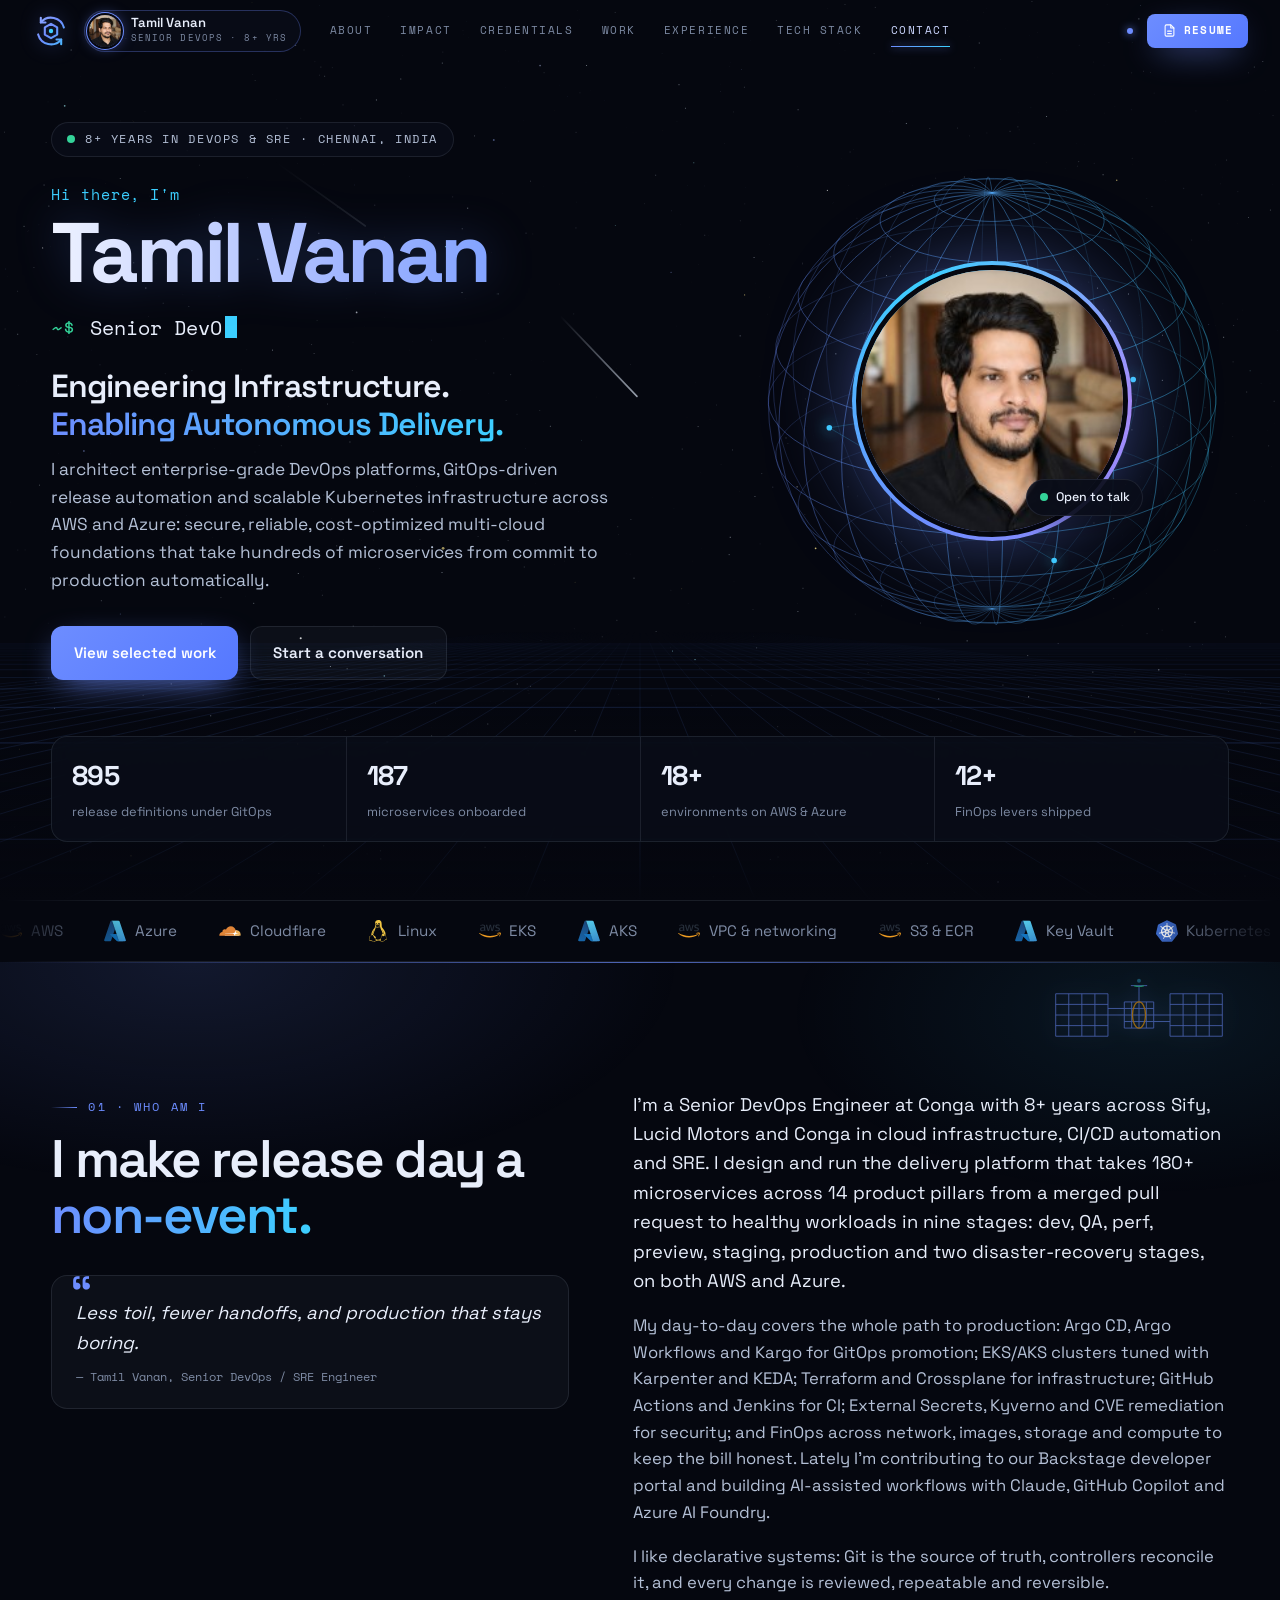
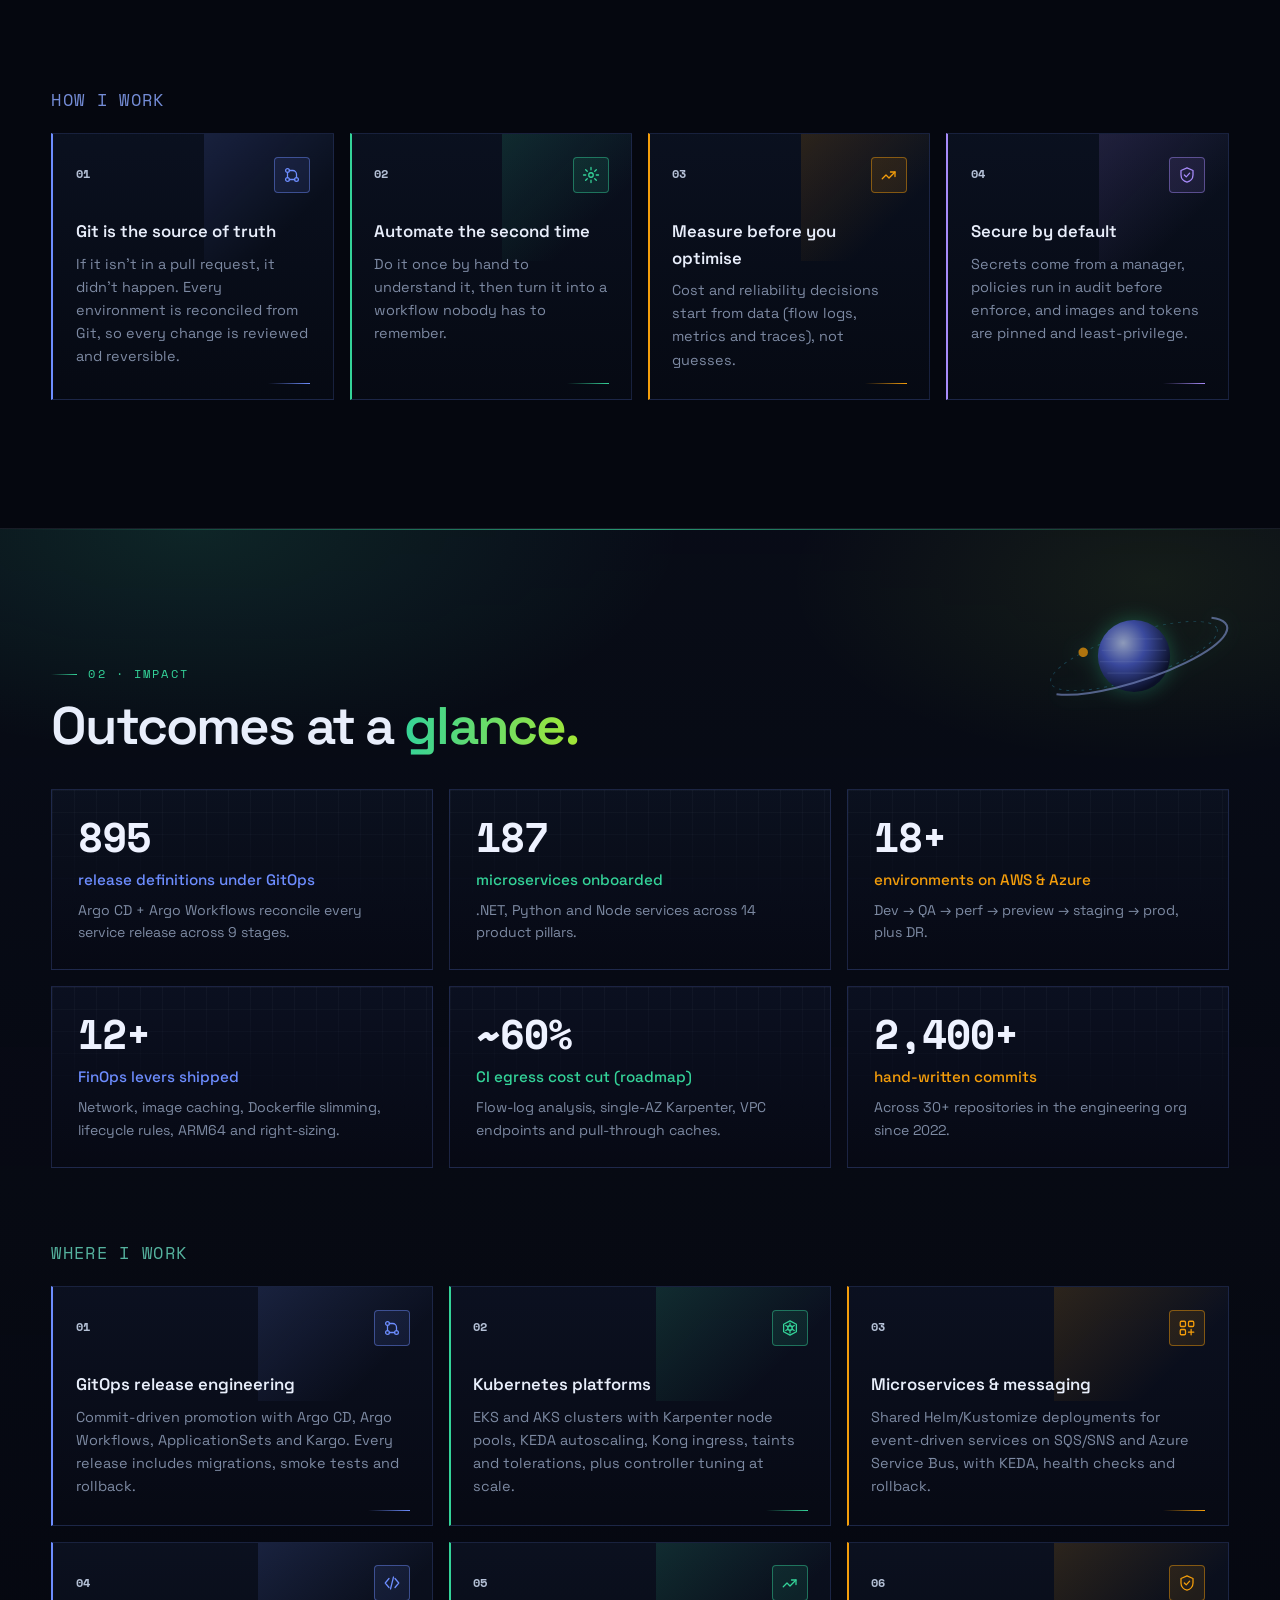
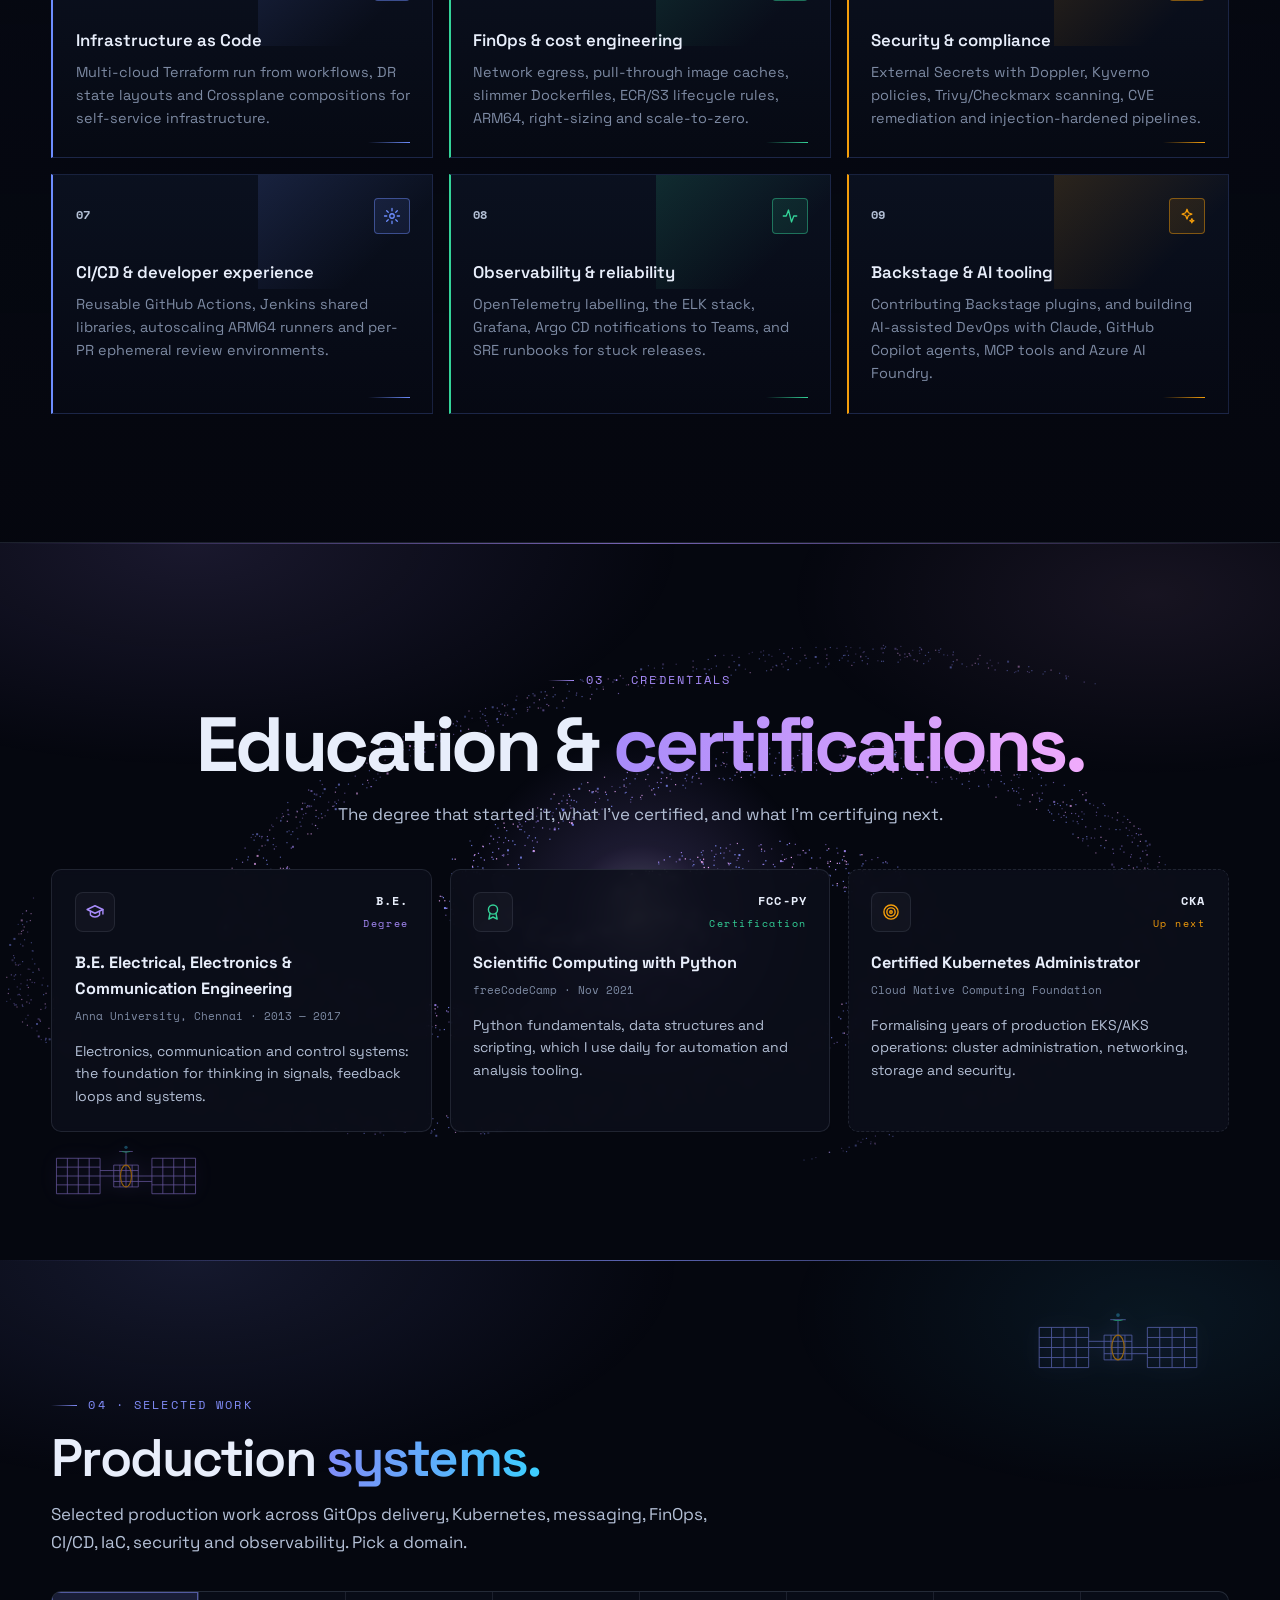
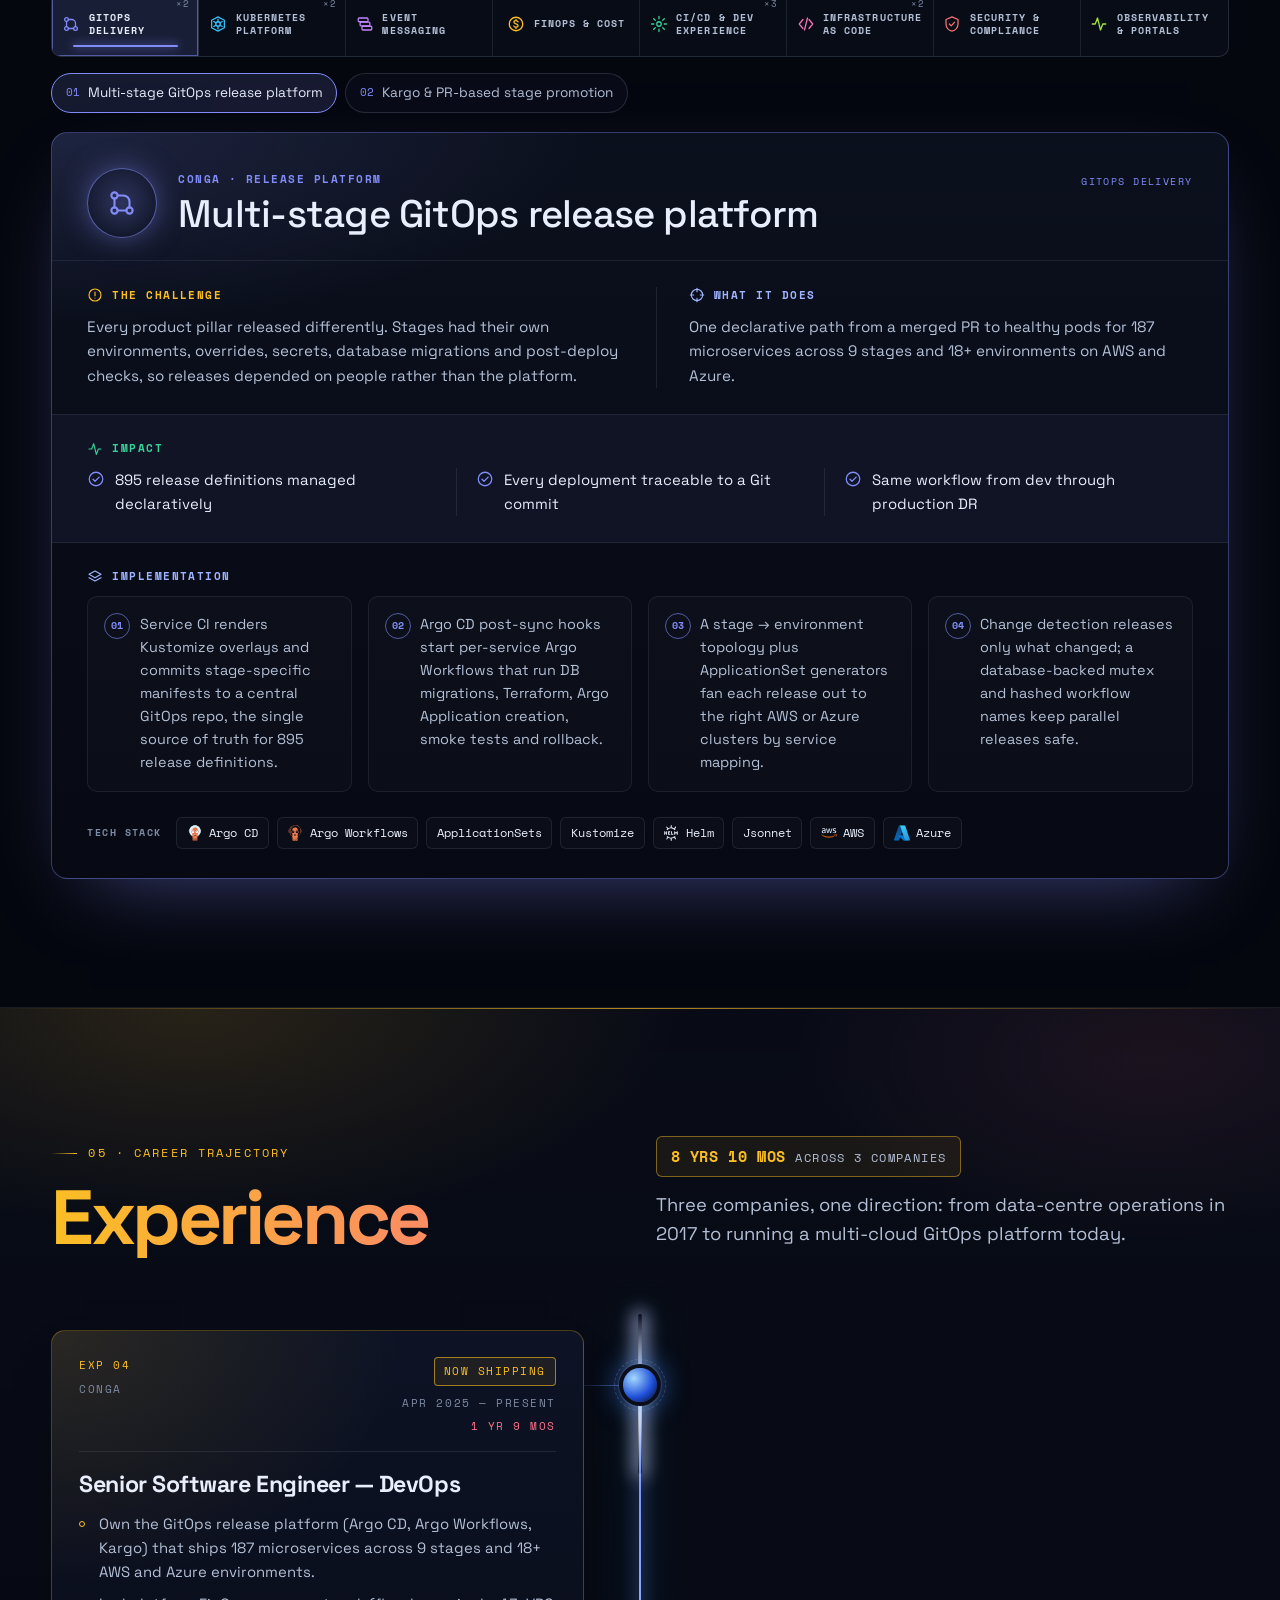
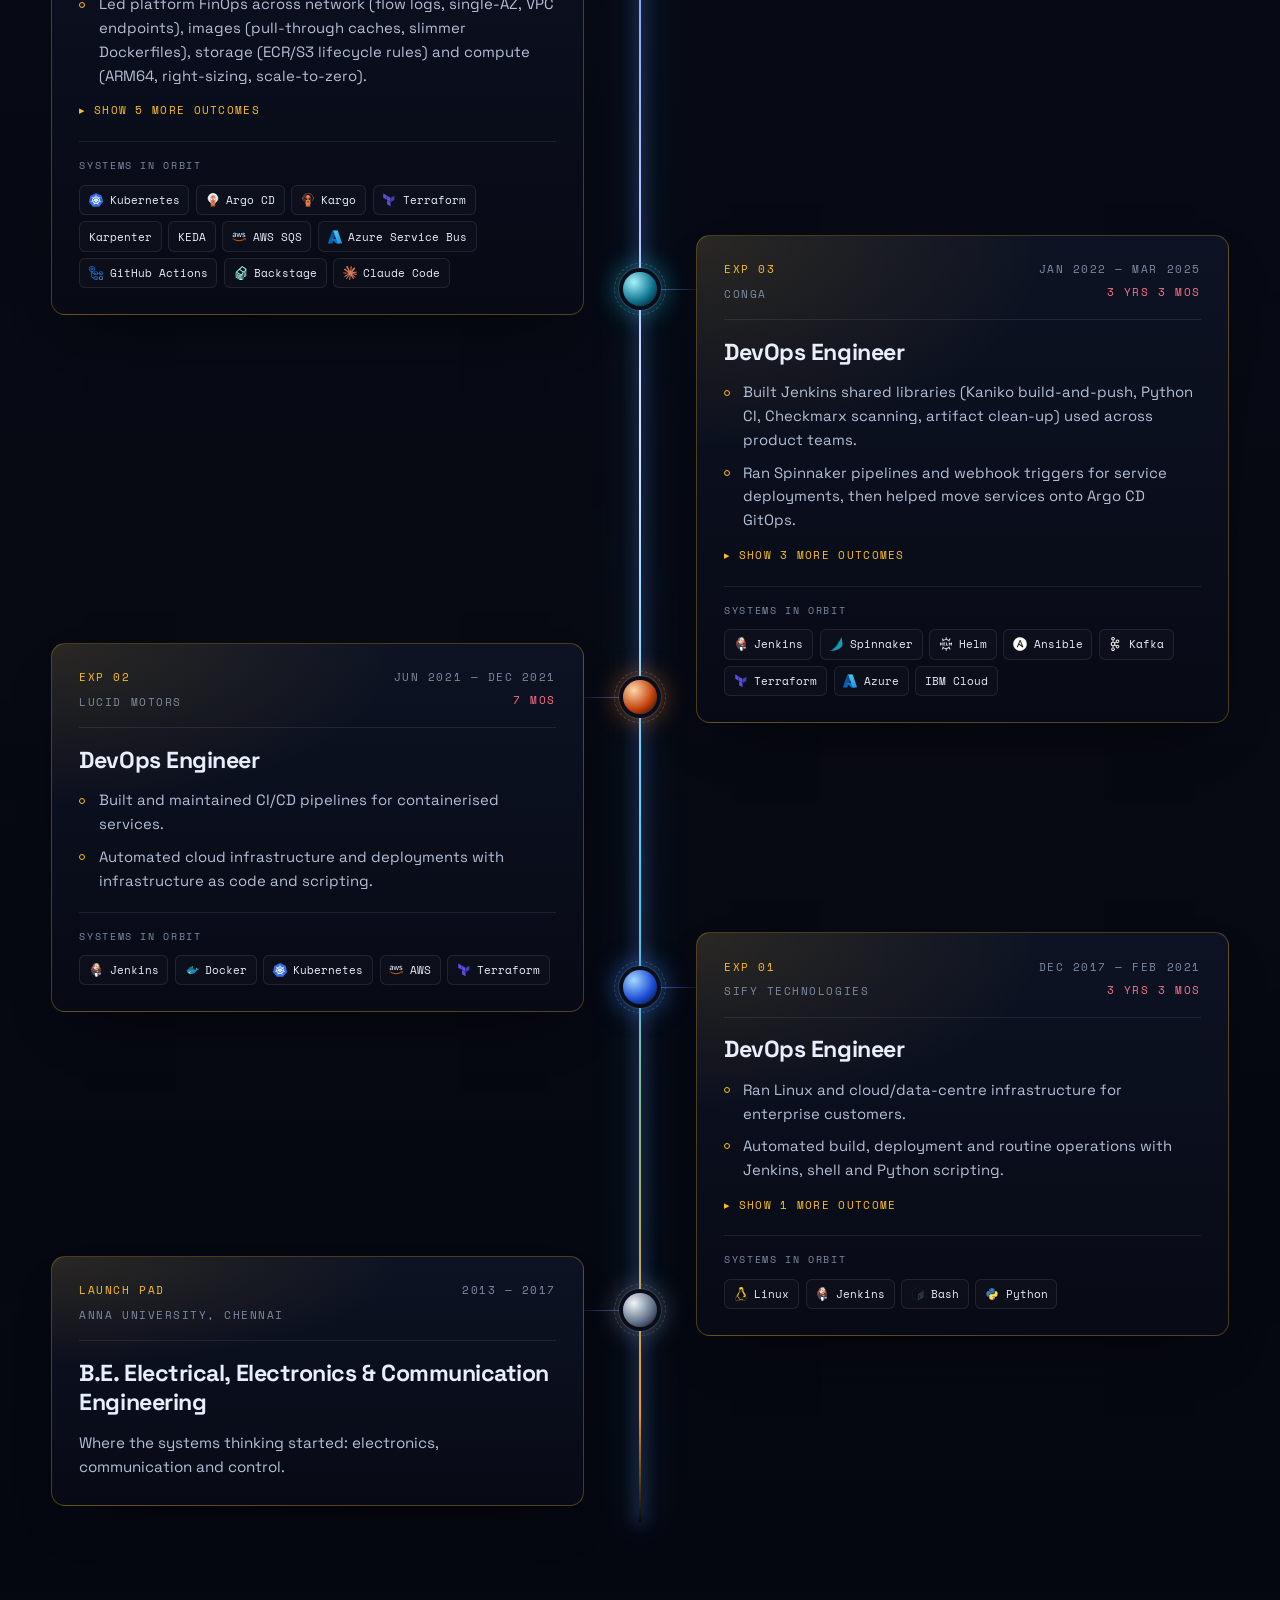
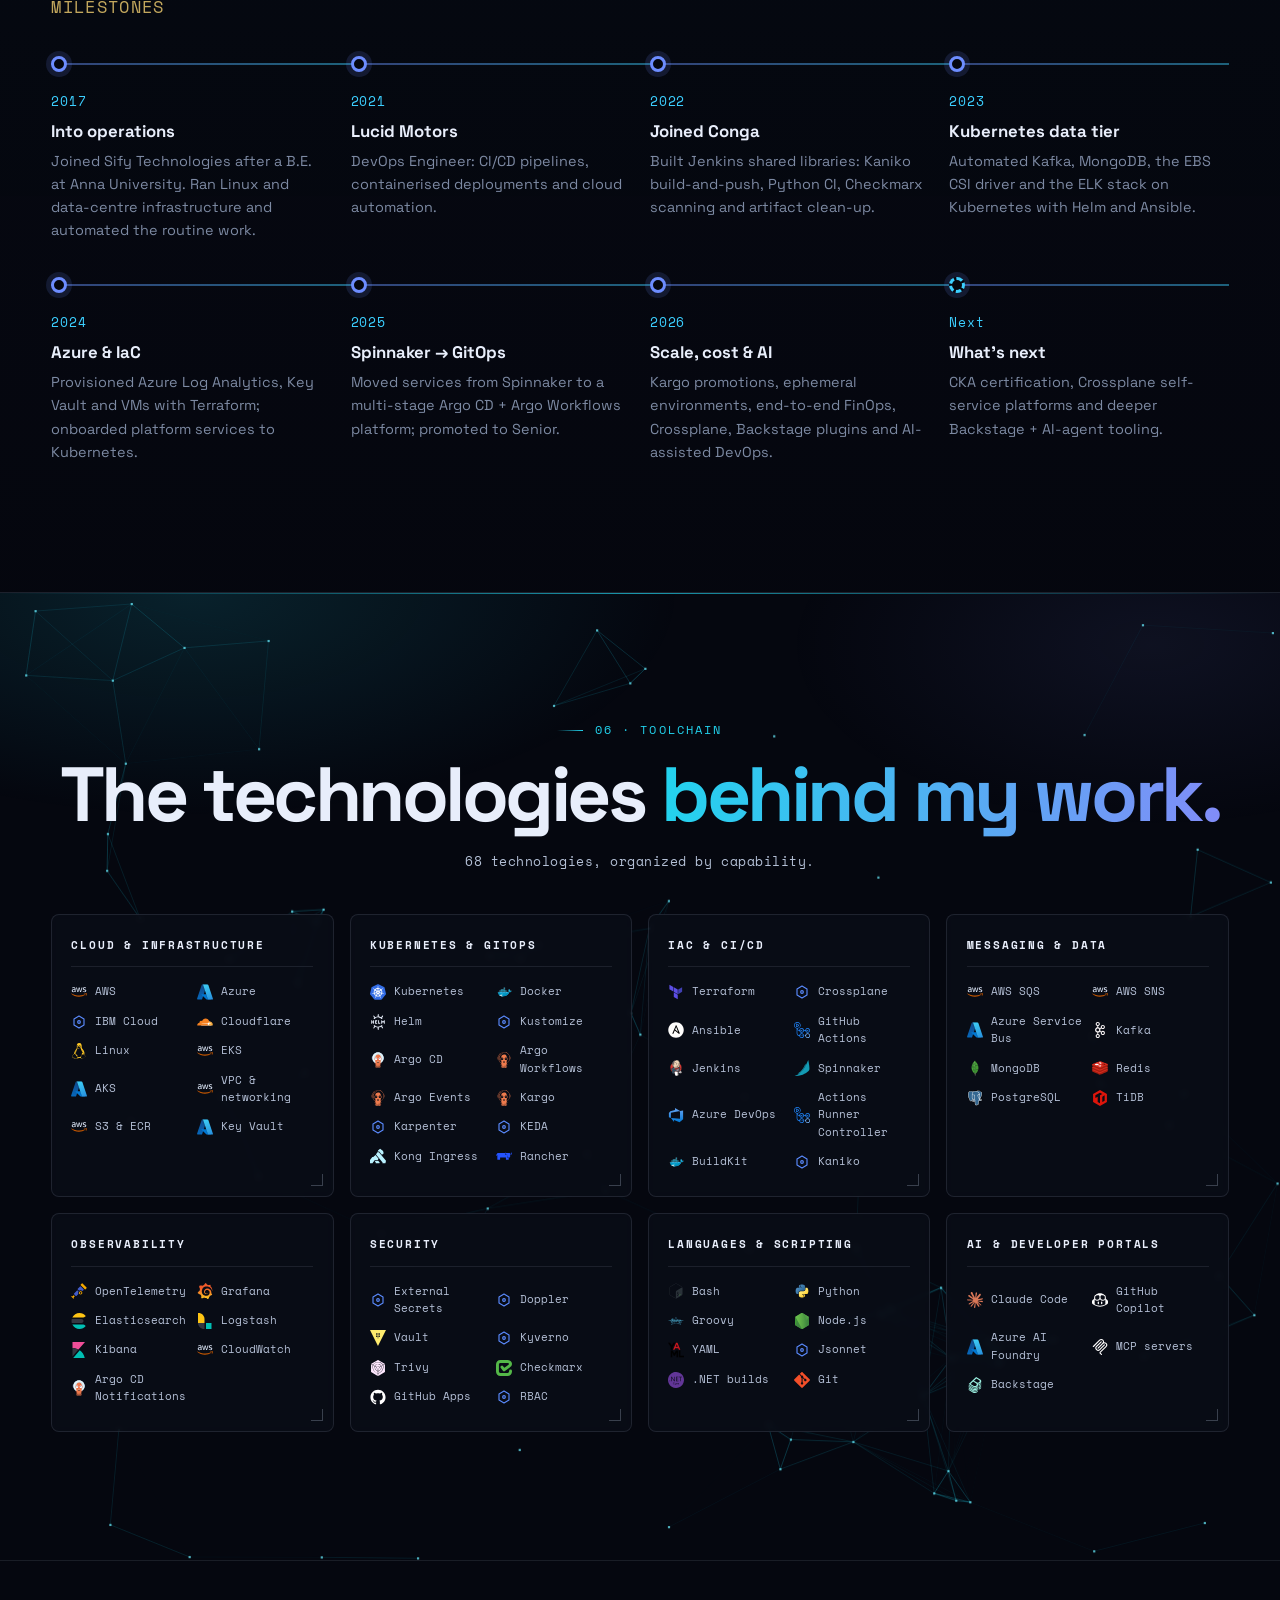
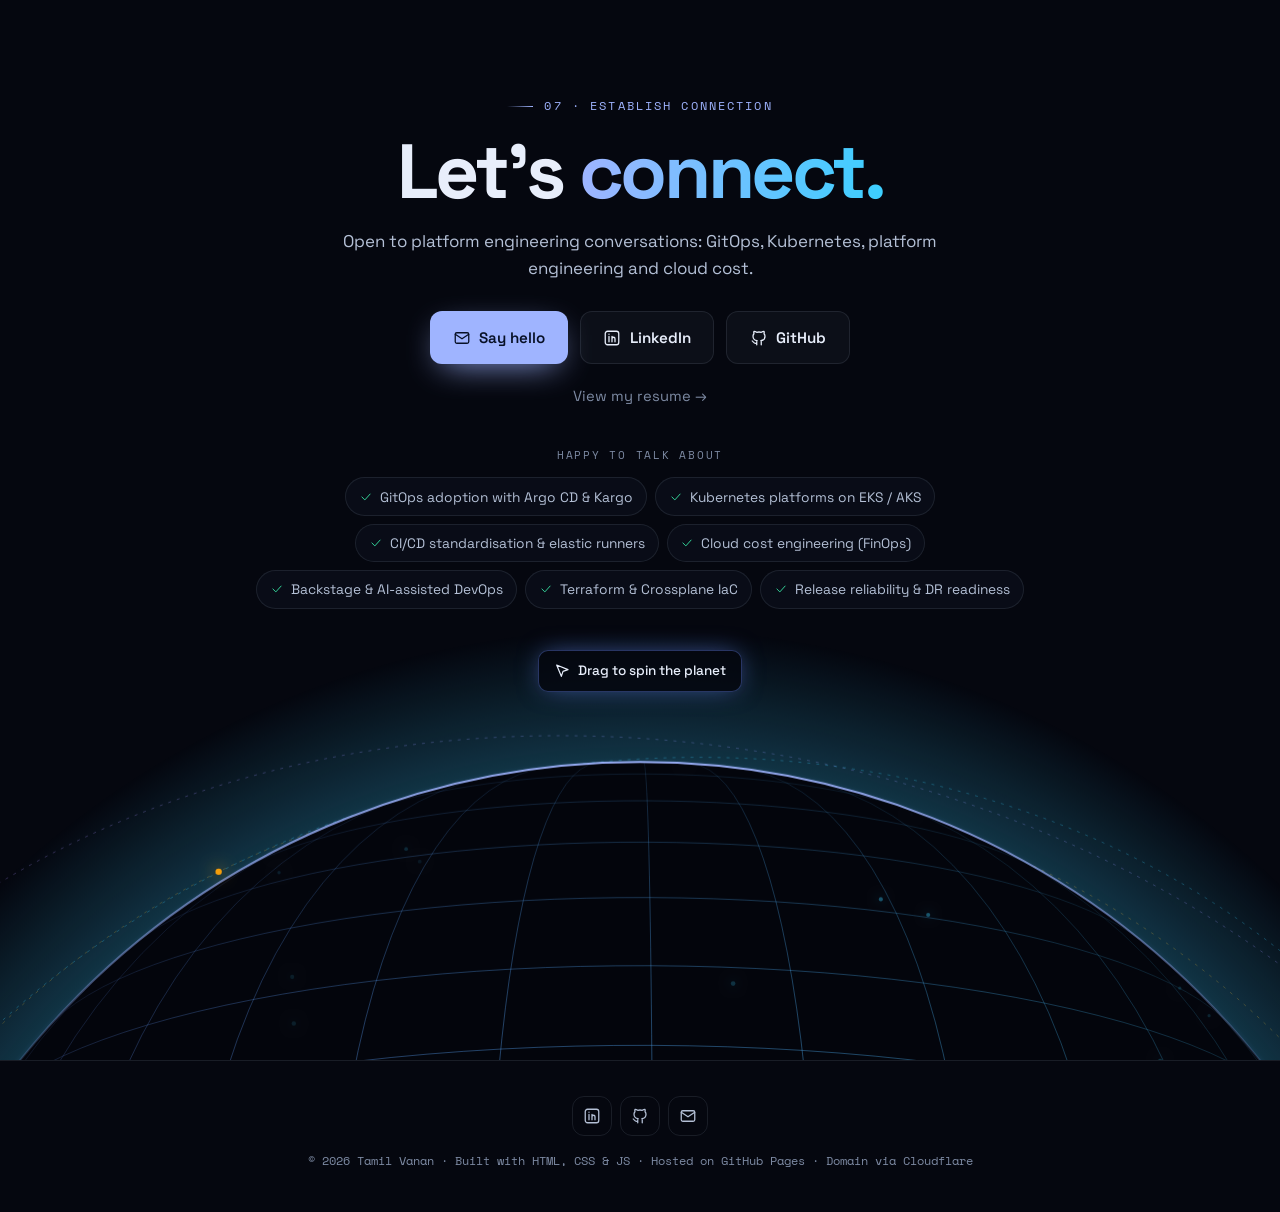
==== index.html @ c8d8bc0e "Publish portfolio" ====
<!DOCTYPE html>
<html lang="en">
<head>
  <meta charset="UTF-8" />
  <meta name="viewport" content="width=device-width, initial-scale=1.0" />
  <meta name="site-root" content="" />
  <title>Tamil Vanan — Senior DevOps & SRE Engineer</title>
  <meta name="description" content="Senior DevOps / SRE Engineer architecting GitOps-driven release automation, scalable Kubernetes infrastructure and cost-optimized multi-cloud foundations on AWS and Azure." />
  <meta name="theme-color" content="#05070f" />
  <link rel="icon" href="assets/img/favicon.svg" type="image/svg+xml" />
  <link rel="preconnect" href="https://fonts.googleapis.com" />
  <link rel="preconnect" href="https://fonts.gstatic.com" crossorigin />
  <link href="https://fonts.googleapis.com/css2?family=Space+Grotesk:wght@400;500;600;700&family=Space+Mono:wght@400;700&display=swap" rel="stylesheet" />
  <link rel="stylesheet" href="designs/orbit/style.css" />
</head>
<body>
  <canvas id="space" class="space" aria-hidden="true"></canvas>
  <svg width="0" height="0" style="position:absolute" aria-hidden="true">
    <defs>
      <symbol id="sat" viewBox="0 0 220 120">
        <g fill="none" stroke="currentColor" stroke-width="1.1" stroke-linejoin="round">
          <path d="M8 34h64v52H8zM8 47h64M8 60h64M8 73h64M24 34v52M40 34v52M56 34v52"/>
          <path d="M148 34h64v52h-64zM148 47h64M148 60h64M148 73h64M164 34v52M180 34v52M196 34v52"/>
          <path d="M72 60h20M128 60h20M72 52h20M128 68h20"/>
          <path d="M92 44h36v32H92zM92 52h36M92 60h36M92 68h36M101 44v32M110 44v32M119 44v32"/>
          <path d="M110 44V24M100 24h20"/>
        </g>
        <ellipse cx="110" cy="60" rx="8" ry="16" fill="none" stroke="#f59e0b" stroke-width="1.6"/>
        <path d="M104 24a12 8 0 0 0 12 0" fill="none" stroke="#34d399" stroke-width="1.4"/>
        <circle cx="110" cy="18" r="2.4" fill="#3ccfff"><animate attributeName="opacity" values="1;.2;1" dur="1.6s" repeatCount="indefinite"/></circle>
      </symbol>
      <symbol id="ringed" viewBox="0 0 200 200">
        <defs>
          <radialGradient id="rgBody" cx="35%" cy="32%" r="70%"><stop offset="0" stop-color="#c4d3ff"/><stop offset=".45" stop-color="#4c5fd5"/><stop offset="1" stop-color="#0b1030"/></radialGradient>
        </defs>
        <ellipse cx="100" cy="100" rx="92" ry="24" fill="none" stroke="#3ccfff" stroke-opacity=".35" stroke-dasharray="3 5" transform="rotate(-18 100 100)"/>
        <circle cx="100" cy="100" r="38" fill="url(#rgBody)"/>
        <path d="M66 94h68M64 106h72M70 82h60M72 118h56" stroke="#9fb4ff" stroke-opacity=".25" fill="none"/>
        <path d="M10 113a92 24 0 0 0 180 -26" fill="none" stroke="#9fb4ff" stroke-opacity=".7" stroke-width="2.2" transform="rotate(-18 100 100)"/>
        <g transform="rotate(-18 100 100)">
          <circle r="5" fill="#f59e0b"><animateMotion dur="11s" repeatCount="indefinite" path="M192,100 A92,24 0 1,1 8,100 A92,24 0 1,1 192,100"/></circle>
        </g>
      </symbol>
    </defs>
  </svg>

  <div class="boot" id="boot" aria-hidden="true">
    <div class="boot__inner">
      <p class="boot__title">TAMIL VANAN / PLATFORM ENGINEERING</p>
      <ol class="boot__steps">
        <li>resolving desired state</li>
        <li>syncing 895 manifests</li>
        <li>health checks</li>
        <li>portfolio ready</li>
      </ol>
      <div class="boot__bar"><span></span></div>
    </div>
  </div>

  <header class="nav" id="nav">
    <a href="#top" class="brand" aria-label="Tamil Vanan — back to top">
      <svg class="brand__logo" viewBox="0 0 40 40" width="38" height="38" fill="none" stroke="url(#brandGrad)" stroke-width="2.2" stroke-linecap="round" stroke-linejoin="round" aria-hidden="true">
        <defs><linearGradient id="brandGrad" x1="0" y1="0" x2="40" y2="40" gradientUnits="userSpaceOnUse"><stop offset="0" stop-color="#9fb4ff"/><stop offset=".5" stop-color="#6d8dff"/><stop offset="1" stop-color="#3ccfff"/></linearGradient></defs>
        <g class="brand__loop">
          <path d="M33.52 16.38A14 14 0 0 0 9.28 11"/><path d="M9.28 6v5h4.92"/>
          <path d="M6.48 23.62A14 14 0 0 0 30.72 29"/><path d="M30.72 34v-5h-4.92"/>
        </g>
        <path d="M20 12.5l6.5 3.75v7.5L20 27.5l-6.5-3.75v-7.5z"/>
        <circle cx="20" cy="20" r="2.3" fill="#3ccfff" stroke="none"/>
      </svg>
    </a>
    <button class="nav__me" id="navMe" type="button" aria-label="Open Tamil Vanan's profile card" tabindex="-1">
      <img id="navMeImg" alt="" width="34" height="34" />
      <span><b id="navMeName"></b><small id="navMeRole"></small></span>
    </button>
    <nav class="nav__links" id="navLinks" aria-label="Primary">
      <button class="menu-me" id="menuMe" type="button"><img id="menuMeImg" alt="" width="44" height="44" /><span><b id="menuMeName"></b><small id="menuMeRole"></small></span></button>
      <a href="#about">About</a><a href="#impact">Impact</a><a href="#credentials">Credentials</a><a href="#work">Work</a><a href="#experience">Experience</a><a href="#stack">Tech stack</a><a href="#contact">Contact</a>
    </nav>
    <div class="nav__cta">
      <span class="nav__section" id="navSection" aria-hidden="true"></span>
      <a class="btn btn--sm btn--primary" id="resumeBtn" target="_blank" rel="noopener" hidden></a>
      <button class="burger" id="burger" aria-label="Open navigation" aria-expanded="false" aria-controls="navLinks"><span></span><span></span></button>
    </div>
    <div class="progress" aria-hidden="true"><span id="progressBar"></span></div>
  </header>

  <dialog class="crew" id="crew" aria-labelledby="crewName">
    <button class="crew__close" id="crewClose" type="button" aria-label="Close profile card"></button>
    <div class="crew__photo"><img id="crewImg" alt="" /><span class="crew__scan" aria-hidden="true"></span></div>
    <div class="crew__body">
      <p class="crew__id" id="crewId"></p>
      <h2 class="crew__name" id="crewName"></h2>
      <p class="crew__role" id="crewRole"></p>
      <dl class="crew__stats" id="crewStats"></dl>
      <p class="crew__status"><span class="pulse"></span><span id="crewStatus"></span></p>
      <div class="crew__links" id="crewLinks"></div>
    </div>
  </dialog>

  <button class="to-top" id="toTop" aria-label="Back to top">
    <svg viewBox="0 0 56 56" aria-hidden="true">
      <circle class="to-top__dash" cx="28" cy="28" r="26.5"/>
      <circle class="to-top__track" cx="28" cy="28" r="22"/>
      <circle class="to-top__ring" id="toTopRing" cx="28" cy="28" r="22" pathLength="100"/>
    </svg>
    <svg class="to-top__arrow" viewBox="0 0 24 24" width="18" height="18" fill="none" stroke="currentColor" stroke-width="2" stroke-linecap="round" stroke-linejoin="round" aria-hidden="true"><path d="M12 19V5M6 11l6-6 6 6"/></svg>
  </button>

  <main id="top">
    <section class="hero" id="hero" data-theme="hero">
      <canvas id="globe" aria-hidden="true"></canvas>
      <div class="hero__grid">
        <div class="hero__copy">
          <p class="pill"><span class="pulse"></span><span id="heroEyebrow"></span></p>
          <p class="hero__hi">Hi there, I'm</p>
          <h1 class="hero__name" id="heroName"></h1>
          <p class="hero__roles"><span class="prompt" aria-hidden="true">~$</span> <span class="sr-only" id="rolesSr"></span><span id="typed" aria-hidden="true"></span><span class="caret" aria-hidden="true"></span></p>
          <p class="hero__headline" id="heroHeadline"></p>
          <p class="hero__tagline" id="heroTagline"></p>
          <div class="hero__cta" id="heroCta"></div>
        </div>
        <div class="hero__visual">
          <div class="avatar" id="avatar"></div>
        </div>
      </div>
      <div class="hero__stats" id="heroStats"></div>
    </section>

    <div class="marquee" aria-label="Technologies"><div class="marquee__track" id="marquee"></div></div>

    <section class="section" id="about" data-theme="about">
      <svg class="deco sat sat--about" aria-hidden="true"><use href="#sat"/></svg>
      <div class="wrap about">
        <div>
          <p class="kicker">01 · Who am I</p>
          <h2 class="h2" data-scramble>I make release day a <span class="grad">non-event.</span></h2>
          <figure class="quote"><blockquote id="quote"></blockquote><figcaption id="quoteBy"></figcaption></figure>
        </div>
        <div class="about__body" id="aboutBody"></div>
      </div>
      <div class="wrap">
        <h3 class="h3" data-scramble>How I work</h3>
        <ol class="cards cards--4" id="principles"></ol>
      </div>
    </section>

    <section class="section section--alt" id="impact" data-theme="impact">
      <svg class="deco ringed ringed--impact" aria-hidden="true"><use href="#ringed"/></svg>
      <div class="wrap">
        <p class="kicker">02 · Impact</p>
        <h2 class="h2" data-scramble>Outcomes at a <span class="grad">glance.</span></h2>
        <div class="metrics" id="metrics"></div>
        <h3 class="h3" data-scramble>Where I work</h3>
        <div class="cards cards--3" id="focus"></div>
      </div>
    </section>

    <section class="section credentials" id="credentials" data-theme="credentials">
      <canvas id="galaxy" aria-hidden="true"></canvas>
      <svg class="deco sat sat--creds" aria-hidden="true"><use href="#sat"/></svg>
      <div class="wrap">
        <p class="kicker center">03 · Credentials</p>
        <h2 class="h2 h2--xl center" data-scramble>Education &amp; <span class="grad">certifications.</span></h2>
        <p class="lead center lead--center">The degree that started it, what I've certified, and what I'm certifying next.</p>
        <div class="certs" id="certs"></div>
      </div>
    </section>

    <section class="section" id="work" data-theme="work">
      <svg class="deco sat sat--work" aria-hidden="true"><use href="#sat"/></svg>
      <div class="wrap">
        <p class="kicker">04 · Selected work</p>
        <h2 class="h2" data-scramble>Production <span class="grad">systems.</span></h2>
        <p class="lead">Selected production work across GitOps delivery, Kubernetes, messaging, FinOps, CI/CD, IaC, security and observability. Pick a domain.</p>
        <div class="tabs" id="tabs" role="tablist" aria-label="Project domains"></div>
        <div class="picker" id="picker" aria-label="Projects in this domain"></div>
        <article class="case" id="case" role="tabpanel" aria-live="polite"></article>
        <div id="labsWrap" hidden>
          <h3 class="h3">Open-source labs</h3>
          <div class="labs" id="labs"></div>
        </div>
      </div>
    </section>

    <section class="section section--alt" id="experience" data-theme="experience">
      <div class="wrap">
        <div class="xp-head">
          <div>
            <p class="kicker">05 · Career trajectory</p>
            <h2 class="h2 h2--xl grad" data-scramble>Experience</h2>
          </div>
          <div>
            <p class="xp-total" id="xpTotal"></p>
            <p class="lead" id="journeyIntro"></p>
          </div>
        </div>
        <ol class="beam" id="beam"></ol>
        <h3 class="h3" data-scramble>Milestones</h3>
        <ol class="journey" id="journey"></ol>
      </div>
    </section>

    <section class="section stack" id="stack" data-theme="stack">
      <canvas id="plexus" aria-hidden="true"></canvas>
      <div class="wrap">
        <p class="kicker center">06 · Toolchain</p>
        <h2 class="h2 h2--xl center" data-scramble>The technologies <span class="grad">behind my work.</span></h2>
        <p class="stack__sub" id="stackSub"></p>
        <div class="skills" id="skills"></div>
      </div>
    </section>

    <section class="contact" id="contact" data-theme="contact">
      <canvas id="planet" aria-hidden="true"></canvas>
      <div class="wrap contact__inner">
        <p class="kicker">07 · Establish connection</p>
        <h2 class="h2 h2--xl" data-scramble>Let's <span class="grad">connect.</span></h2>
        <p class="lead" id="available"></p>
        <div class="cta__links" id="contactLinks"></div>
        <a class="resume-link" id="resumeLink" target="_blank" rel="noopener" hidden>View my resume <span aria-hidden="true">→</span></a>
        <p class="cta__h">Happy to talk about</p>
        <ul class="talk" id="talk"></ul>
        <p class="drag-hint" id="dragHint"><svg viewBox="0 0 24 24" width="16" height="16" fill="none" stroke="currentColor" stroke-width="1.8" stroke-linecap="round" stroke-linejoin="round" aria-hidden="true"><path d="M4 3l7 17 2.5-7.5L21 10z"/></svg>Drag to spin the planet</p>
        <form class="form" id="contactForm" hidden novalidate>
          <p class="form__title">Send a message</p>
          <div class="form__row">
            <label>Name<input name="name" autocomplete="name" required maxlength="100" /></label>
            <label>Email<input name="email" type="email" autocomplete="email" required maxlength="200" /></label>
          </div>
          <label>Subject<input name="subject" maxlength="150" placeholder="Platform engineering role, GitOps question…" /></label>
          <label>Message<textarea name="message" rows="5" required maxlength="4000"></textarea></label>
          <input class="hp" name="_gotcha" tabindex="-1" autocomplete="off" aria-hidden="true" />
          <button class="btn btn--primary" type="submit" id="formBtn"></button>
          <p class="form__status" id="formStatus" role="status"></p>
        </form>
      </div>
    </section>
  </main>

  <footer class="footer"><div class="footer__social" id="social"></div><p id="footer"></p></footer>

  <script src="assets/content.js"></script>
  <script src="assets/shared.js"></script>
  <script src="designs/orbit/app.js"></script>
</body>
</html>
---- designs/orbit/style.css ----
:root {
  --bg: #05070f;
  --bg-2: #0a0e1a;
  --card: rgba(148, 163, 184, 0.055);
  --card-2: rgba(148, 163, 184, 0.09);
  --line: rgba(148, 163, 184, 0.14);
  --text: #e8eefb;
  --soft: #b4c0d6;
  --muted: #7d8aa3;
  --a1: #6d8dff;
  --a2: #3ccfff;
  --ok: #34d399;
  --r: 16px;
  --sans: "Space Grotesk", system-ui, sans-serif;
  --mono: "Space Mono", ui-monospace, monospace;
}
*, *::before, *::after { box-sizing: border-box; }
[hidden] { display: none !important; }
html { scroll-behavior: smooth; scroll-padding-top: 72px; }
body { margin: 0; background: var(--bg); color: var(--text); font-family: var(--sans); line-height: 1.6; -webkit-font-smoothing: antialiased; }
a { color: inherit; text-decoration: none; }
img { max-width: 100%; }
.grad { background: linear-gradient(92deg, var(--sc, var(--a1)), var(--sc2, var(--a2))); -webkit-background-clip: text; background-clip: text; color: transparent; }
/* Each section gets its own accent so the page reads as distinct chapters */
[data-theme] { --sc: #6d8dff; --sc2: #3ccfff; }
[data-theme="impact"] { --sc: #34d399; --sc2: #a3e635; }
[data-theme="credentials"] { --sc: #a78bfa; --sc2: #f0abfc; }
[data-theme="experience"] { --sc: #fbbf24; --sc2: #fb7185; }
[data-theme="stack"] { --sc: #22d3ee; --sc2: #818cf8; }
[data-theme="contact"] { --sc: #9fb4ff; --sc2: #3ccfff; }
@property --sc { syntax: "<color>"; inherits: true; initial-value: #6d8dff; }
@property --sc2 { syntax: "<color>"; inherits: true; initial-value: #3ccfff; }
@property --nc { syntax: "<color>"; inherits: true; initial-value: #6d8dff; }
#work { transition: --sc .5s, --sc2 .5s; }
.nav { transition: background .3s, --nc .5s; }
.wrap { width: min(1180px, 92vw); margin: 0 auto; }
.kicker { display: inline-flex; align-items: center; gap: .7rem; font-family: var(--mono); font-size: .74rem; letter-spacing: .18em; text-transform: uppercase; color: var(--sc, var(--a2)); margin: 0 0 .9rem; }
.kicker::before { content: ""; width: 26px; height: 1px; background: linear-gradient(90deg, transparent, var(--sc, var(--a2))); }
p.kicker.center { display: flex; justify-content: center; }
.h2 { font-size: clamp(2rem, 4.4vw, 3.3rem); line-height: 1.06; letter-spacing: -.035em; margin: 0 0 1rem; font-weight: 600; }
.h2--xl { font-size: clamp(2.7rem, 6.4vw, 4.8rem); font-weight: 700; letter-spacing: -.045em; }
.h3 { font-size: 1.05rem; font-weight: 500; color: var(--muted); margin: 4.5rem 0 1.25rem; font-family: var(--mono); letter-spacing: .08em; text-transform: uppercase; }
.lead { color: var(--soft); max-width: 680px; font-size: 1.06rem; margin: 0 0 1rem; }
.lead--center { margin-left: auto; margin-right: auto; }
.section { padding: clamp(4.5rem, 10vw, 8rem) 0; position: relative; }
.section--alt { background: linear-gradient(180deg, rgba(10, 14, 26, .72), rgba(5, 7, 15, .35)); border-block: 1px solid var(--line); }
.section > .wrap { position: relative; z-index: 1; }
.section[data-theme]::before { content: ""; position: absolute; inset: 0 0 auto; height: 520px; pointer-events: none; background: radial-gradient(700px 320px at 15% 0%, color-mix(in srgb, var(--sc) 13%, transparent), transparent 70%), radial-gradient(520px 260px at 90% 10%, color-mix(in srgb, var(--sc2) 8%, transparent), transparent 70%); }
.section[data-theme]::after { content: ""; position: absolute; left: 0; right: 0; top: 0; height: 1px; background: linear-gradient(90deg, transparent, color-mix(in srgb, var(--sc) 70%, transparent), transparent); }
.h3 { color: color-mix(in srgb, var(--sc, #7d8aa3) 55%, var(--muted)); }
.center { text-align: center; }
.h2.center { margin-left: auto; margin-right: auto; }

/* Live space background */
.space { position: fixed; inset: 0; z-index: -1; width: 100%; height: 100%; pointer-events: none; }
.deco { position: absolute; z-index: 0; pointer-events: none; opacity: .6; color: var(--sc, #5b8cff); filter: drop-shadow(0 0 10px color-mix(in srgb, var(--sc, #5b8cff) 45%, transparent)); }
.sat { width: 220px; height: 120px; animation: drift 26s ease-in-out infinite; }
.sat--about { top: .25rem; right: 4%; width: 180px; height: 98px; }
.sat--creds { bottom: 6%; left: 4%; width: 150px; height: 82px; animation-duration: 32s; animation-direction: reverse; }
.sat--work { top: 3%; right: 6%; width: 170px; height: 93px; animation-duration: 30s; }
.ringed { width: 190px; height: 190px; top: 2%; right: 4%; animation: bob 14s ease-in-out infinite; opacity: .7; }
@keyframes drift { 0%, 100% { transform: translate(0, 0) rotate(-10deg) } 25% { transform: translate(-26px, 14px) rotate(-4deg) } 50% { transform: translate(-48px, -6px) rotate(6deg) } 75% { transform: translate(-18px, -18px) rotate(-2deg) } }
@keyframes bob { 0%, 100% { transform: translateY(0) } 50% { transform: translateY(-14px) } }

/* Text scramble */
.scr { color: var(--a2); text-shadow: 0 0 10px rgba(60, 207, 255, .55); -webkit-text-fill-color: currentColor; }
.scr--b { color: #34d399; text-shadow: 0 0 10px rgba(52, 211, 153, .5); }
.scr--c { color: #9fb4ff; }

/* Boot */
.boot { position: fixed; inset: 0; z-index: 100; display: grid; place-items: center; background: var(--bg); font-family: var(--mono); transition: opacity .5s, visibility .5s; }
.boot.done { opacity: 0; visibility: hidden; }
.boot__inner { width: min(420px, 86vw); }
.boot__title { font-size: .7rem; letter-spacing: .22em; color: var(--muted); margin: 0 0 1.2rem; }
.boot__steps { list-style: none; padding: 0; margin: 0 0 1.4rem; font-size: .85rem; color: var(--soft); }
.boot__steps li { opacity: 0; animation: fadeUp .3s forwards; padding: .15rem 0; }
.boot__steps li::before { content: "✓ "; color: var(--ok); }
.boot__steps li:nth-child(2) { animation-delay: .25s } .boot__steps li:nth-child(3) { animation-delay: .5s } .boot__steps li:nth-child(4) { animation-delay: .75s }
.boot__bar { height: 2px; background: var(--line); overflow: hidden; border-radius: 2px; }
.boot__bar span { display: block; height: 100%; width: 0; background: linear-gradient(90deg, var(--a1), var(--a2)); animation: grow 1.1s ease forwards; }
@keyframes fadeUp { from { opacity: 0; transform: translateY(4px) } to { opacity: 1; transform: none } }
@keyframes grow { to { width: 100% } }

/* Nav */
.nav { position: fixed; inset: 0 0 auto; z-index: 50; display: grid; grid-template-columns: 1fr auto 1fr; align-items: center; gap: 1rem; height: 62px; padding: 0 clamp(1rem, 3vw, 2rem); transition: background .3s; }
.nav.scrolled { background: rgba(5, 7, 15, .84); backdrop-filter: blur(14px); }
.brand { display: inline-flex; width: max-content; border-radius: 10px; }
.brand__logo { display: block; filter: drop-shadow(0 0 10px rgba(109, 141, 255, .4)); }
.brand__loop { transform-origin: 20px 20px; transition: transform .9s cubic-bezier(.2, .8, .2, 1); }
.brand:hover .brand__loop, .brand:focus-visible .brand__loop { transform: rotate(180deg); }
.nav__links { display: flex; gap: clamp(1rem, 2.2vw, 1.9rem); }
.nav__links a { position: relative; font-family: var(--mono); font-size: .68rem; letter-spacing: .14em; text-transform: uppercase; color: var(--muted); padding: .45rem 0; transition: color .2s; }
.nav__links a:hover, .nav__links a.is-active { color: var(--text); }
.nav__links a.is-active::after { content: ""; position: absolute; left: 0; right: 0; bottom: 0; height: 1px; background: linear-gradient(90deg, var(--nc, var(--a1)), var(--nc2, var(--a2))); box-shadow: 0 0 8px var(--nc, var(--a1)); }
.nav__links a.is-active { color: color-mix(in srgb, var(--nc, #fff) 35%, #fff); }
.nav__cta { display: flex; gap: .9rem; align-items: center; justify-content: flex-end; }
.nav > .brand { grid-column: 1; grid-row: 1; justify-self: start; }
.nav__me { grid-column: 1; grid-row: 1; justify-self: start; margin-left: 52px; display: inline-flex; align-items: center; gap: .6rem; padding: .25rem .8rem .25rem .25rem; border: 1px solid rgba(109, 141, 255, .3); border-radius: 999px; background: rgba(10, 14, 26, .7); color: var(--text); font: inherit; text-align: left; cursor: zoom-in; opacity: 0; transform: translateX(-10px); pointer-events: none; transition: opacity .35s, transform .35s, border-color .2s; }
.nav.scrolled.past-hero .nav__me { opacity: 1; transform: none; pointer-events: auto; }
.nav__me:hover { border-color: var(--a2); }
.nav__me img { width: 32px; height: 32px; border-radius: 50%; object-fit: cover; box-shadow: 0 0 0 2px var(--bg), 0 0 0 3px var(--a1), 0 0 14px rgba(109, 141, 255, .55); }
.nav__me b { display: block; font-size: .82rem; font-weight: 600; line-height: 1.1; }
.nav__me small { display: block; font-family: var(--mono); font-size: .58rem; letter-spacing: .12em; text-transform: uppercase; color: var(--muted); }
.nav__section { display: inline-flex; align-items: center; gap: .5rem; font-family: var(--mono); font-size: .62rem; letter-spacing: .16em; text-transform: uppercase; color: var(--muted); opacity: 0; transition: opacity .3s; white-space: nowrap; }
.nav.scrolled .nav__section:not(:empty) { opacity: 1; }
.nav__section::before { content: ""; width: 6px; height: 6px; border-radius: 50%; background: var(--ok); box-shadow: 0 0 8px var(--ok); animation: blink 1.4s steps(1) infinite; }
.nav__section b { color: var(--nc, var(--a2)); font-weight: 400; }
.nav__section::before { background: var(--nc, var(--ok)) !important; box-shadow: 0 0 8px var(--nc, var(--ok)) !important; }
.menu-me { display: none; }
.logo-inv { filter: invert(1) hue-rotate(180deg) brightness(1.1); }

/* Profile card */
.crew { width: min(760px, 94vw); padding: 0; border: 1px solid rgba(109, 141, 255, .45); border-radius: 22px; background: radial-gradient(120% 90% at 0% 0%, rgba(109, 141, 255, .18), transparent 55%), #070b16; color: var(--text); box-shadow: 0 0 0 1px rgba(60, 207, 255, .08), 0 40px 120px -20px rgba(0, 0, 0, .85), 0 0 80px -30px rgba(109, 141, 255, .7); overflow: hidden; }
.crew[open] { display: grid; grid-template-columns: 1fr 1.15fr; animation: crewIn .45s cubic-bezier(.2, .8, .2, 1); }
.crew::backdrop { background: rgba(2, 4, 10, .72); backdrop-filter: blur(6px); }
@keyframes crewIn { from { opacity: 0; transform: translateY(16px) scale(.97) } }
.crew__photo { position: relative; min-height: 360px; overflow: hidden; display: grid; place-items: center; background: radial-gradient(circle at 50% 50%, rgba(109, 141, 255, .22), transparent 62%), linear-gradient(rgba(148, 163, 184, .05) 1px, transparent 1px) 0 0 / 100% 24px, linear-gradient(90deg, rgba(148, 163, 184, .05) 1px, transparent 1px) 0 0 / 24px 100%, #070b18; border-right: 1px solid var(--line); }
.crew__photo img { position: relative; z-index: 1; width: 200px; height: 200px; border-radius: 50%; object-fit: cover; box-shadow: 0 0 0 4px #070b18, 0 0 0 6px var(--a1), 0 0 60px -6px rgba(109, 141, 255, .8); }
.crew__photo::before, .crew__photo::after { content: ""; position: absolute; left: 50%; top: 50%; border-radius: 50%; border: 1px dashed rgba(60, 207, 255, .45); animation: spin 18s linear infinite; }
.crew__photo::before { width: 250px; height: 250px; margin: -125px 0 0 -125px; }
.crew__photo::after { width: 300px; height: 300px; margin: -150px 0 0 -150px; border-style: dotted; border-color: rgba(167, 139, 250, .35); animation-direction: reverse; animation-duration: 26s; }
.crew__scan { position: absolute; left: 0; right: 0; height: 30%; background: linear-gradient(180deg, transparent, rgba(60, 207, 255, .16), transparent); animation: scan 3.2s linear infinite; z-index: 1; }
@keyframes scan { from { top: -30% } to { top: 100% } }
.crew__body { padding: 2rem 2rem 1.8rem 1.8rem; }
.crew__id { margin: 0 0 1rem; font-family: var(--mono); font-size: .64rem; letter-spacing: .18em; text-transform: uppercase; color: var(--a2); }
.crew__name { margin: 0; font-size: 2.2rem; letter-spacing: -.04em; line-height: 1.05; }
.crew__role { margin: .4rem 0 1.3rem; color: var(--soft); }
.crew__stats { display: grid; grid-template-columns: 1fr 1fr; gap: .9rem 1rem; margin: 0 0 1.3rem; padding: 1rem 0; border-block: 1px solid var(--line); }
.crew__stats dt { font-family: var(--mono); font-size: .58rem; letter-spacing: .16em; text-transform: uppercase; color: var(--muted); }
.crew__stats dd { margin: .2rem 0 0; font-weight: 600; font-size: .95rem; }
.crew__status { display: flex; align-items: center; gap: .55rem; margin: 0 0 1.3rem; font-size: .88rem; color: var(--soft); }
.crew__links { display: flex; flex-wrap: wrap; gap: .5rem; }
.crew__links .btn { padding: .6rem .95rem; font-size: .85rem; }
.crew__close { position: absolute; top: .9rem; right: .9rem; z-index: 2; width: 36px; height: 36px; display: grid; place-items: center; border-radius: 10px; border: 1px solid var(--line); background: rgba(5, 7, 15, .8); color: var(--text); cursor: pointer; }
.crew__close:hover { border-color: var(--a2); }
.avatar { cursor: zoom-in; }
.progress { position: absolute; left: 0; right: 0; bottom: 0; height: 2px; background: linear-gradient(90deg, rgba(109, 141, 255, .08), rgba(159, 180, 255, .28) 50%, rgba(109, 141, 255, .08)); opacity: 0; transition: opacity .3s; }
.nav.scrolled .progress { opacity: 1; }
.progress span { display: block; height: 100%; transform-origin: 0 50%; transform: scaleX(0); background: linear-gradient(90deg, #dbe4ff, var(--a1) 28%, var(--a2) 55%, #a78bfa 78%, #f59e0b); box-shadow: 0 0 12px rgba(60, 207, 255, .55); }
.burger { display: none; width: 40px; height: 40px; border-radius: 12px; border: 1px solid var(--line); background: transparent; flex-direction: column; justify-content: center; align-items: center; gap: 5px; cursor: pointer; }
.burger span { width: 16px; height: 1.5px; background: var(--text); transition: transform .2s; }
.burger[aria-expanded="true"] span:first-child { transform: translateY(3.3px) rotate(45deg) }
.burger[aria-expanded="true"] span:last-child { transform: translateY(-3.3px) rotate(-45deg) }

/* Back to top */
.to-top { position: fixed; right: clamp(1rem, 3vw, 2rem); bottom: clamp(1rem, 3vw, 2rem); z-index: 45; width: 56px; height: 56px; border: 0; padding: 0; border-radius: 50%; background: rgba(10, 14, 26, .88); backdrop-filter: blur(8px); color: var(--text); cursor: pointer; display: grid; place-items: center; opacity: 0; transform: translateY(14px) scale(.9); pointer-events: none; transition: opacity .3s, transform .3s, box-shadow .3s; box-shadow: 0 0 28px -6px rgba(109, 141, 255, .55); }
.to-top.show { opacity: 1; transform: none; pointer-events: auto; }
.to-top:hover { box-shadow: 0 0 36px -4px rgba(60, 207, 255, .7); }
.to-top:focus-visible { outline: 2px solid var(--a2); outline-offset: 3px; }
.to-top > svg:first-child { position: absolute; inset: 0; width: 100%; height: 100%; transform: rotate(-90deg); overflow: visible; }
.to-top circle { fill: none; }
.to-top__dash { stroke: rgba(109, 141, 255, .5); stroke-width: 1; stroke-dasharray: 2 3; transform-origin: 28px 28px; animation: spin 20s linear infinite; }
.to-top__track { stroke: rgba(148, 163, 184, .18); stroke-width: 2; }
.to-top__ring { stroke: var(--a2); stroke-width: 2; stroke-linecap: round; stroke-dasharray: 100; stroke-dashoffset: 100; }
.to-top__arrow { position: relative; transition: transform .2s; }
.to-top:hover .to-top__arrow { transform: translateY(-2px); }
@keyframes spin { to { transform: rotate(360deg) } }

/* Buttons */
.btn { display: inline-flex; align-items: center; gap: .55rem; padding: .85rem 1.4rem; border-radius: 12px; font-weight: 600; font-size: .95rem; transition: transform .15s, box-shadow .25s, background .25s, border-color .25s; }
.btn:hover { transform: translateY(-2px); }
.btn--primary { background: linear-gradient(135deg, var(--a1), #5578ff); color: #fff; box-shadow: 0 10px 34px -12px var(--a1); }
.btn--primary:hover { box-shadow: 0 14px 40px -10px var(--a1); }
.btn--ghost { border: 1px solid var(--line); background: var(--card); }
.btn--ghost:hover { border-color: var(--a1); }
.btn--sm { padding: .5rem .9rem; font-size: .68rem; font-family: var(--mono); letter-spacing: .12em; text-transform: uppercase; border-radius: 8px; gap: .45rem; }

/* Hero */
.sr-only { position: absolute; width: 1px; height: 1px; padding: 0; margin: -1px; overflow: hidden; clip: rect(0 0 0 0); white-space: nowrap; border: 0; }
.hero { position: relative; min-height: 100svh; display: flex; flex-direction: column; justify-content: center; overflow: hidden; padding: 6.5rem 0 2.5rem; }
#globe { position: absolute; inset: 0; width: 100%; height: 100%; }
.hero::after { content: ""; position: absolute; inset: auto 0 0; height: 22%; background: linear-gradient(180deg, transparent, var(--bg)); pointer-events: none; }
.hero__grid { position: relative; z-index: 1; width: min(1180px, 92vw); margin: 0 auto; display: grid; grid-template-columns: 1.15fr .85fr; gap: clamp(2rem, 5vw, 4rem); align-items: center; }
.pill { display: inline-flex; align-items: center; gap: .6rem; font-family: var(--mono); font-size: .72rem; letter-spacing: .14em; text-transform: uppercase; color: var(--soft); padding: .45rem .95rem; border: 1px solid var(--line); border-radius: 999px; background: rgba(10, 14, 26, .7); margin: 0; }
.pulse { flex: none; width: 8px; height: 8px; border-radius: 50%; background: var(--ok); animation: pulse 2s infinite; }
@keyframes pulse { 0% { box-shadow: 0 0 0 0 rgba(52, 211, 153, .55) } 70% { box-shadow: 0 0 0 10px rgba(52, 211, 153, 0) } 100% { box-shadow: 0 0 0 0 rgba(52, 211, 153, 0) } }
.hero__hi { font-family: var(--mono); color: var(--a2); font-size: .95rem; letter-spacing: .06em; margin: 1.6rem 0 .35rem; }
.hero__name { margin: 0; font-size: clamp(2.9rem, 6.6vw, 5.6rem); line-height: .98; letter-spacing: -.045em; font-weight: 700; background: linear-gradient(90deg, #eef2ff, #9fb4ff 18%, #5b8cff 38%, #3ccfff 55%, #a78bfa 72%, #eef2ff 86%, #5b8cff); background-size: 260% 100%; -webkit-background-clip: text; background-clip: text; color: transparent; animation: nameShift 7s ease-in-out infinite alternate; filter: drop-shadow(0 0 22px rgba(91, 140, 255, .25)); }
@keyframes nameShift { from { background-position: 0% 50% } to { background-position: 100% 50% } }
.hero__roles { font-family: var(--mono); font-size: clamp(1rem, 1.8vw, 1.28rem); color: var(--text); margin: 1rem 0 1.3rem; min-height: 1.7em; }
.hero__roles .prompt { color: var(--ok); margin-right: .2rem; }
.caret { display: inline-block; width: .55em; height: 1.1em; margin-left: 3px; vertical-align: -.17em; background: var(--a2); animation: blink 1s steps(1) infinite; }
@keyframes blink { 50% { opacity: 0 } }
.hero__headline { font-size: clamp(1.45rem, 2.5vw, 2.05rem); line-height: 1.2; letter-spacing: -.03em; font-weight: 600; margin: 0 0 .8rem; }
.hero__tagline { color: var(--soft); font-size: clamp(1rem, 1.5vw, 1.08rem); max-width: 560px; margin: 0 0 2rem; }
.hero__cta { display: flex; gap: .75rem; flex-wrap: wrap; }
.hero__visual { display: grid; place-items: center; }
.avatar { position: relative; width: clamp(200px, 22vw, 280px); aspect-ratio: 1; border-radius: 50%; padding: 4px; background: conic-gradient(from 210deg, var(--a1), var(--a2), #a78bfa, var(--a1)); box-shadow: 0 0 90px -12px rgba(109, 141, 255, .6); }
.avatar > img, .avatar__mono { display: block; width: 100%; height: 100%; border-radius: 50%; border: 5px solid var(--bg); object-fit: cover; background: radial-gradient(circle at 35% 30%, #1a2342, var(--bg-2) 70%); }
.avatar__mono { display: grid; place-items: center; font-size: clamp(3.4rem, 6vw, 5.4rem); font-weight: 700; letter-spacing: -.05em; color: #dbe4ff; }
.avatar__mono span { background: linear-gradient(135deg, #fff, var(--a2)); -webkit-background-clip: text; background-clip: text; color: transparent; }
.avatar__badge { position: absolute; right: -4%; bottom: 9%; display: inline-flex; align-items: center; gap: .5rem; padding: .45rem .8rem; border-radius: 999px; border: 1px solid var(--line); background: rgba(10, 14, 26, .92); font-size: .78rem; font-weight: 500; white-space: nowrap; box-shadow: 0 10px 30px -10px rgba(0, 0, 0, .6); }
.hero__stats { position: relative; z-index: 1; display: grid; grid-template-columns: repeat(4, 1fr); width: min(1180px, 92vw); margin: 3.5rem auto 0; border: 1px solid var(--line); border-radius: var(--r); background: rgba(10, 14, 26, .72); backdrop-filter: blur(10px); }
.hero__stats div { padding: 1.1rem 1.25rem; }
.hero__stats div + div { border-left: 1px solid var(--line); }
.hero__stats b { display: block; font-size: 1.7rem; letter-spacing: -.03em; }
.hero__stats span { font-size: .8rem; color: var(--muted); }

/* Marquee */
.marquee { overflow: hidden; border-block: 1px solid var(--line); padding: 1.1rem 0; mask-image: linear-gradient(90deg, transparent, #000 10%, #000 90%, transparent); }
.marquee__track { display: flex; gap: 2.6rem; width: max-content; animation: marquee 45s linear infinite; }
.marquee__track span { display: inline-flex; align-items: center; gap: .55rem; color: var(--muted); font-size: .95rem; white-space: nowrap; }
.marquee__track img { width: 22px; height: 22px; filter: grayscale(.2); }
@keyframes marquee { to { transform: translateX(-50%) } }

/* About */
.about { display: grid; grid-template-columns: 1fr 1.15fr; gap: clamp(2rem, 5vw, 5rem); align-items: start; }
.about__body p { color: var(--soft); margin: 0 0 1.1rem; font-size: 1.04rem; }
.about__body p:first-child { color: var(--text); font-size: 1.15rem; }
.quote { margin: 2rem 0 0; padding: 1.4rem 1.5rem; border: 1px solid var(--line); border-radius: var(--r); background: var(--card); position: relative; }
.quote::before { content: "“"; position: absolute; top: -.4rem; left: 1.1rem; font-size: 3.4rem; line-height: 1; color: var(--a1); }
.quote blockquote { margin: 0; font-size: 1.15rem; font-style: italic; }
.quote figcaption { margin-top: .6rem; font-family: var(--mono); font-size: .75rem; color: var(--muted); }

/* Metrics (mono value, colour-coded label) */
.metrics { display: grid; grid-template-columns: repeat(3, 1fr); gap: 1rem; margin-top: 2.2rem; }
.metric { --c: var(--a1); position: relative; padding: 1.5rem 1.6rem 1.6rem; border: 1px solid rgba(109, 141, 255, .2); background: linear-gradient(180deg, rgba(12, 18, 34, .82), rgba(7, 10, 20, .82)); overflow: hidden; transition: border-color .25s, transform .25s; }
.metric:nth-child(3n+2) { --c: #34d399; }
.metric:nth-child(3n) { --c: #f59e0b; }
.metric::before { content: ""; position: absolute; inset: 0; background: linear-gradient(rgba(148, 163, 184, .05) 1px, transparent 1px) 0 0 / 100% 22px, linear-gradient(90deg, rgba(148, 163, 184, .05) 1px, transparent 1px) 0 0 / 22px 100%; mask-image: linear-gradient(180deg, #000, transparent 70%); pointer-events: none; }
.metric:hover { border-color: color-mix(in srgb, var(--c) 60%, transparent); transform: translateY(-3px); }
.metric b { position: relative; display: block; font-family: var(--mono); font-weight: 700; font-size: clamp(2rem, 3.2vw, 2.6rem); letter-spacing: -.02em; line-height: 1.1; color: #eef2ff; }
.metric h4 { position: relative; margin: .55rem 0 .4rem; font-size: .95rem; font-weight: 500; color: var(--c); }
.metric p { position: relative; margin: 0; color: var(--muted); font-size: .88rem; }

/* Colour-bordered capability cards (How I work / Where I work) */
.cards { list-style: none; margin: 0; padding: 0; display: grid; gap: 1rem; }
.cards--3 { grid-template-columns: repeat(3, 1fr); }
.cards--4 { grid-template-columns: repeat(4, 1fr); }
.card { --c: #6d8dff; position: relative; overflow: hidden; padding: 1.4rem 1.4rem 1.7rem; border: 1px solid rgba(109, 141, 255, .18); border-left: 2px solid var(--c); background: linear-gradient(180deg, rgba(12, 18, 34, .85), rgba(7, 10, 20, .85)); transition: transform .25s, border-color .25s, box-shadow .25s; }
.cards--3 .card:nth-child(3n+2), .cards--4 .card:nth-child(4n+2) { --c: #34d399; }
.cards--3 .card:nth-child(3n), .cards--4 .card:nth-child(4n+3) { --c: #f59e0b; }
.cards--4 .card:nth-child(4n) { --c: #a78bfa; }
.card::before { content: ""; position: absolute; top: 0; right: 0; width: 46%; height: 48%; background: linear-gradient(135deg, color-mix(in srgb, var(--c) 14%, transparent), transparent 70%); pointer-events: none; }
.card::after { content: ""; position: absolute; right: 1.4rem; bottom: .9rem; width: 42px; height: 1px; background: linear-gradient(90deg, transparent, var(--c)); transition: width .3s; }
.card:hover { transform: translateY(-3px); border-color: color-mix(in srgb, var(--c) 45%, transparent); box-shadow: 0 18px 40px -26px color-mix(in srgb, var(--c) 70%, transparent); }
.card:hover::after { width: 90px; }
.card__top { position: relative; display: flex; justify-content: space-between; align-items: center; margin-bottom: 1.6rem; }
.card__num { font-family: var(--mono); font-size: .74rem; font-weight: 700; color: var(--soft); }
.card__icon { display: grid; place-items: center; width: 36px; height: 36px; border: 1px solid color-mix(in srgb, var(--c) 45%, transparent); background: color-mix(in srgb, var(--c) 10%, transparent); color: var(--c); border-radius: 4px; }
.card h4 { position: relative; margin: 0 0 .45rem; font-size: 1.05rem; font-weight: 600; }
.card p { position: relative; margin: 0; color: var(--muted); font-size: .9rem; }

/* Credentials */
.credentials { overflow: hidden; }
#galaxy { position: absolute; inset: 0; width: 100%; height: 100%; }
.certs { display: grid; grid-template-columns: repeat(3, 1fr); gap: 1.1rem; margin-top: 2.5rem; }
.cert { --c: #6d8dff; position: relative; display: flex; flex-direction: column; padding: 1.4rem 1.4rem 1.5rem; border: 1px solid rgba(148, 163, 184, .16); border-radius: 10px; background: rgba(12, 15, 26, .86); backdrop-filter: blur(4px); transition: transform .25s, border-color .25s; }
a.cert:hover, .cert:hover { transform: translateY(-3px); border-color: color-mix(in srgb, var(--c) 55%, transparent); }
.cert__top { display: flex; justify-content: space-between; align-items: flex-start; margin-bottom: 1.1rem; }
.cert__icon { display: grid; place-items: center; width: 40px; height: 40px; border-radius: 8px; border: 1px solid var(--line); background: rgba(255, 255, 255, .03); color: var(--c); }
.cert__code { text-align: right; font-family: var(--mono); font-size: .72rem; font-weight: 700; letter-spacing: .1em; }
.cert__code small { display: block; margin-top: .35rem; font-size: .6rem; font-weight: 400; letter-spacing: .16em; color: var(--c); }
.cert h4 { margin: 0 0 .35rem; font-size: 1.02rem; }
.cert__issuer { margin: 0 0 .9rem; font-family: var(--mono); font-size: .7rem; color: var(--muted); }
.cert p:last-child { margin: 0; color: var(--soft); font-size: .88rem; }
.cert--next { border-style: dashed; }

/* Work: domain tabs + themed case study */
.tabs { display: grid; grid-template-columns: repeat(8, minmax(0, 1fr)); margin: 2.2rem 0 1rem; border: 1px solid rgba(148, 163, 184, .2); border-radius: 10px; background: rgba(10, 14, 26, .82); backdrop-filter: blur(6px); overflow: hidden; }
.tab { --tc: #6d8dff; position: relative; display: flex; align-items: center; justify-content: center; gap: .55rem; min-height: 64px; padding: .7rem .6rem; border: 0; border-right: 1px solid rgba(148, 163, 184, .14); background: transparent; color: var(--soft); font-family: var(--mono); font-size: .64rem; font-weight: 700; letter-spacing: .1em; text-transform: uppercase; text-align: left; line-height: 1.3; cursor: pointer; transition: background .25s, color .25s; }
.tab:last-child { border-right: 0; }
.tab .i { flex: none; color: var(--tc); }
.tab:hover { background: color-mix(in srgb, var(--tc) 8%, transparent); color: var(--text); }
.tab[aria-selected="true"] { background: color-mix(in srgb, var(--tc) 14%, transparent); color: var(--text); box-shadow: inset 0 0 0 1px color-mix(in srgb, var(--tc) 55%, transparent); }
.tab[aria-selected="true"]::after { content: ""; position: absolute; left: 14%; right: 14%; bottom: 9px; height: 2px; border-radius: 2px; background: var(--tc); box-shadow: 0 0 10px var(--tc); }
.tab:focus-visible { outline: 2px solid var(--tc); outline-offset: -3px; }
.tab__n { position: absolute; top: 6px; right: 8px; font-size: .55rem; color: var(--muted); font-weight: 400; }
.picker { display: flex; flex-wrap: wrap; gap: .5rem; margin: 0 0 1.2rem; min-height: 0; }
.picker button { --pc: var(--cc, #6d8dff); display: inline-flex; align-items: center; gap: .5rem; padding: .5rem .85rem; border-radius: 999px; border: 1px solid rgba(148, 163, 184, .2); background: rgba(10, 14, 26, .7); color: var(--soft); font: inherit; font-size: .85rem; cursor: pointer; transition: all .2s; }
.picker button b { font-family: var(--mono); font-size: .66rem; font-weight: 400; color: var(--pc); }
.picker button:hover { color: var(--text); border-color: color-mix(in srgb, var(--pc) 50%, transparent); }
.picker button[aria-pressed="true"] { color: var(--text); border-color: var(--pc); background: color-mix(in srgb, var(--pc) 14%, transparent); }
.case { --cc: #6d8dff; position: relative; overflow: hidden; border: 1px solid color-mix(in srgb, var(--cc) 38%, transparent); border-radius: 16px; background: radial-gradient(900px 320px at 0% 0%, color-mix(in srgb, var(--cc) 16%, transparent), transparent 60%), linear-gradient(180deg, rgba(12, 17, 31, .94), rgba(7, 10, 20, .94)); box-shadow: 0 30px 80px -40px color-mix(in srgb, var(--cc) 55%, transparent); animation: caseIn .45s cubic-bezier(.2, .8, .2, 1); }
@keyframes caseIn { from { opacity: 0; transform: translateY(10px) } }
.case__head { display: grid; grid-template-columns: auto 1fr auto; gap: 1.3rem; align-items: center; padding: clamp(1.4rem, 3vw, 2.2rem) clamp(1.3rem, 3vw, 2.2rem) 1.4rem; border-bottom: 1px solid rgba(148, 163, 184, .12); }
.case__icon { display: grid; place-items: center; width: 70px; height: 70px; border-radius: 50%; color: var(--cc); border: 1px solid color-mix(in srgb, var(--cc) 60%, transparent); background: radial-gradient(circle, color-mix(in srgb, var(--cc) 22%, transparent), transparent 70%); box-shadow: 0 0 32px -6px color-mix(in srgb, var(--cc) 70%, transparent); }
.case__org { margin: 0 0 .3rem; font-family: var(--mono); font-size: .66rem; font-weight: 700; letter-spacing: .14em; text-transform: uppercase; color: var(--cc); }
.case__head h3 { margin: 0; font-size: clamp(1.5rem, 3.2vw, 2.4rem); font-weight: 500; letter-spacing: -.02em; line-height: 1.12; }
.case__cat { align-self: start; font-family: var(--mono); font-size: .64rem; letter-spacing: .14em; text-transform: uppercase; color: var(--cc); padding-top: .4rem; }
.case__cols { display: grid; grid-template-columns: 1fr 1fr; padding: 1.6rem clamp(1.3rem, 3vw, 2.2rem); gap: 2rem; }
.case__cols > div + div { padding-left: 2rem; border-left: 1px solid rgba(148, 163, 184, .14); }
.case h4 { display: flex; align-items: center; gap: .55rem; margin: 0 0 .7rem; font-family: var(--mono); font-size: .66rem; font-weight: 700; letter-spacing: .14em; text-transform: uppercase; color: var(--hc, var(--cc)); }
.case h4 .i { flex: none; }
.case__cols p { margin: 0; color: var(--soft); font-size: .95rem; }
.case__impact { padding: 1.6rem clamp(1.3rem, 3vw, 2.2rem); background: color-mix(in srgb, var(--cc) 7%, rgba(7, 10, 20, .6)); border-block: 1px solid rgba(148, 163, 184, .12); }
.case__impact ul, .case__steps ol { list-style: none; margin: 0; padding: 0; display: grid; grid-template-columns: repeat(var(--cols, 3), minmax(0, 1fr)); }
.case__impact li { display: flex; gap: .6rem; padding: 0 1.2rem; color: var(--text); font-size: .93rem; }
.case__impact li:first-child { padding-left: 0; }
.case__impact li + li { border-left: 1px solid rgba(148, 163, 184, .14); }
.case__impact li .i { flex: none; margin-top: 2px; color: var(--cc); }
.case__steps { padding: 1.6rem clamp(1.3rem, 3vw, 2.2rem); }
.case__steps ol { gap: 1rem; grid-template-columns: repeat(auto-fit, minmax(240px, 1fr)); counter-reset: st; }
.case__steps li { counter-increment: st; position: relative; padding: 1rem 1rem 1rem 3.2rem; border: 1px solid rgba(148, 163, 184, .12); border-radius: 10px; background: rgba(255, 255, 255, .02); color: var(--soft); font-size: .9rem; }
.case__steps li::before { content: counter(st, decimal-leading-zero); position: absolute; left: 1rem; top: 1rem; display: grid; place-items: center; width: 26px; height: 26px; border-radius: 50%; border: 1px solid color-mix(in srgb, var(--cc) 60%, transparent); color: var(--cc); font-family: var(--mono); font-size: .62rem; font-weight: 700; }
.case__stack { display: flex; flex-wrap: wrap; align-items: center; gap: .5rem; padding: 0 clamp(1.3rem, 3vw, 2.2rem) 1.8rem; }
.case__stack > span:first-child { margin-right: .4rem; font-family: var(--mono); font-size: .64rem; font-weight: 700; letter-spacing: .14em; text-transform: uppercase; color: var(--muted); }
.case__stack .chip { font-family: var(--mono); font-size: .72rem; border-radius: 6px; padding: .35rem .6rem; }
.case__stack .chip:hover { border-color: var(--cc); }
.case .links-row { margin: 0; padding: 0 clamp(1.3rem, 3vw, 2.2rem) 1.8rem; }
.impact { list-style: none; padding: 0 !important; }
.impact li { display: flex; gap: .6rem; align-items: flex-start; padding: .7rem .85rem; border: 1px solid var(--line); border-radius: 10px; background: rgba(52, 211, 153, .05); }
.impact .i { flex: none; color: var(--ok); margin-top: 2px; }
.tags { display: flex; flex-wrap: wrap; gap: .4rem; }
.tag { font-family: var(--mono); font-size: .72rem; padding: .3rem .6rem; border-radius: 7px; border: 1px solid var(--line); color: var(--soft); background: rgba(255, 255, 255, .02); }

/* Experience beam */
.xp-head { display: grid; grid-template-columns: 1fr 1fr; gap: 2rem; align-items: end; margin-bottom: 3.5rem; }
.xp-head .h2 { margin: 0; }
.xp-head .lead { margin: 0 0 .6rem; font-size: 1.15rem; }
.xp-total { display: inline-flex; align-items: baseline; gap: .6rem; margin: 0 0 .8rem; padding: .45rem .85rem; border: 1px solid color-mix(in srgb, var(--sc) 45%, transparent); border-radius: 6px; background: color-mix(in srgb, var(--sc) 7%, transparent); font-family: var(--mono); font-size: .72rem; letter-spacing: .12em; text-transform: uppercase; color: var(--soft); }
.xp-total b { color: var(--sc); font-size: .95rem; letter-spacing: .04em; }
.beam { list-style: none; margin: 0; padding: 1rem 0; position: relative; display: grid; gap: 2.5rem; }
.beam::before { content: ""; position: absolute; left: 50%; top: 0; bottom: 0; width: 2px; transform: translateX(-50%); background: linear-gradient(180deg, transparent, var(--a1) 6%, #dbe4ff 40%, var(--a2) 65%, #f59e0b 94%, transparent); box-shadow: 0 0 16px 2px rgba(109, 141, 255, .45), 0 0 46px 6px rgba(60, 207, 255, .14); }
.beam::after { content: ""; position: absolute; left: 50%; top: 0; width: 4px; height: 160px; transform: translateX(-50%); border-radius: 4px; background: linear-gradient(180deg, transparent, #fff, transparent); box-shadow: 0 0 18px 4px rgba(219, 228, 255, .6); animation: beamPulse 6s linear infinite; }
@keyframes beamPulse { from { top: 0; opacity: 0 } 10% { opacity: 1 } 90% { opacity: 1 } to { top: calc(100% - 160px); opacity: 0 } }
.beam > li { position: relative; display: grid; grid-template-columns: 1fr 1fr; column-gap: 7rem; }
.beam > li:nth-child(even) > .xp-card { grid-column: 2; }
@media (min-width: 861px) { .beam > li + li { margin-top: -7.5rem; } }
.planet { position: absolute; left: 50%; top: 2.35rem; z-index: 1; width: 34px; height: 34px; transform: translateX(-50%); border-radius: 50%; background: radial-gradient(circle at 32% 30%, var(--p1), var(--p2) 58%, #03050b 100%); box-shadow: 0 0 0 4px var(--bg-2), 0 0 0 5px rgba(148, 163, 184, .18), 0 0 26px 6px var(--glow); }
.planet::after { content: ""; position: absolute; inset: -9px; border-radius: 50%; border: 1px dashed rgba(148, 163, 184, .28); animation: spin 14s linear infinite; }
.planet--earth { --p1: #a5d8ff; --p2: #1d4ed8; --glow: rgba(59, 130, 246, .55); }
.planet--neptune { --p1: #a5f3fc; --p2: #0e7490; --glow: rgba(34, 211, 238, .45); }
.planet--mars { --p1: #fed7aa; --p2: #c2410c; --glow: rgba(249, 115, 22, .45); }
.planet--moon { --p1: #f1f5f9; --p2: #64748b; --glow: rgba(148, 163, 184, .4); }
.xp-card { position: relative; padding: 1.6rem 1.7rem; border: 1px solid color-mix(in srgb, var(--sc) 28%, transparent); border-radius: 14px; background: radial-gradient(120% 80% at 0% 0%, color-mix(in srgb, var(--sc) 12%, transparent), transparent 55%), linear-gradient(180deg, rgba(14, 20, 38, .94), rgba(8, 11, 22, .94)); box-shadow: 0 24px 60px -34px rgba(0, 0, 0, .9); transition: border-color .25s, transform .25s; }
.xp-card:hover { border-color: color-mix(in srgb, var(--sc) 60%, transparent); transform: translateY(-3px); }
.xp-card::before { content: ""; position: absolute; top: 3.35rem; right: -3.5rem; width: 3.5rem; height: 1px; background: linear-gradient(270deg, rgba(109, 141, 255, .7), rgba(109, 141, 255, .1)); }
.beam > li:nth-child(even) .xp-card::before { right: auto; left: -3.5rem; background: linear-gradient(90deg, rgba(109, 141, 255, .7), rgba(109, 141, 255, .1)); }
.xp-meta { display: flex; justify-content: space-between; align-items: flex-start; gap: 1rem; font-family: var(--mono); font-size: .68rem; letter-spacing: .14em; text-transform: uppercase; color: var(--muted); padding-bottom: 1rem; border-bottom: 1px solid var(--line); }
.xp-meta b { display: block; color: var(--sc); font-weight: 400; margin-bottom: .45rem; }
.xp-meta .right { text-align: right; }
.xp-meta .dur { display: block; margin-top: .35rem; color: var(--sc2); }
.badge { display: inline-block; padding: .3rem .55rem; margin-bottom: .55rem; border: 1px solid color-mix(in srgb, var(--sc) 60%, transparent); border-radius: 4px; color: var(--sc); background: color-mix(in srgb, var(--sc) 8%, transparent); }
.xp-card h3 { margin: 1.1rem 0 .85rem; font-size: clamp(1.2rem, 2vw, 1.45rem); letter-spacing: -.02em; line-height: 1.25; }
.xp-card ul { list-style: none; margin: 0; padding: 0; }
.xp-card li { position: relative; padding-left: 1.2rem; color: var(--soft); font-size: .93rem; margin-bottom: .55rem; }
.xp-card li::before { content: ""; position: absolute; left: 0; top: .62em; width: 6px; height: 6px; border-radius: 50%; border: 1.5px solid var(--sc); }
.more-btn { display: inline-flex; align-items: center; gap: .45rem; margin-top: .25rem; padding: 0; border: 0; background: none; font-family: var(--mono); font-size: .68rem; letter-spacing: .12em; text-transform: uppercase; color: var(--sc); cursor: pointer; }
.more-btn:hover { color: var(--sc2); }
.more-btn::before { content: "▸"; transition: transform .2s; }
.more-btn[aria-expanded="true"]::before { transform: rotate(90deg); }
.xp-sys { margin-top: 1.2rem; padding-top: 1rem; border-top: 1px solid var(--line); }
.xp-sys p { margin: 0 0 .65rem; font-family: var(--mono); font-size: .64rem; letter-spacing: .16em; text-transform: uppercase; color: var(--muted); }
.xp-sys div { display: flex; flex-wrap: wrap; gap: .4rem; }
.xp-sys .chip { font-family: var(--mono); font-size: .7rem; padding: .32rem .55rem; border-radius: 6px; }
.xp-sys .chip img { width: 14px; height: 14px; }


/* Tech stack */
.stack { overflow: hidden; }
#plexus { position: absolute; inset: 0; width: 100%; height: 100%; }
.stack__sub { margin: 0 0 2.6rem; text-align: center; font-family: var(--mono); font-size: .82rem; letter-spacing: .04em; color: var(--soft); }
.skills { display: grid; grid-template-columns: repeat(4, 1fr); gap: 1rem; }
.skill { position: relative; padding: 1.3rem 1.2rem 1.6rem; border: 1px solid rgba(148, 163, 184, .16); border-radius: 8px; background: rgba(10, 13, 23, .86); backdrop-filter: blur(3px); transition: border-color .25s, background .25s; }
.skill:hover { border-color: rgba(109, 141, 255, .45); background: rgba(14, 19, 34, .9); }
.skill::after { content: ""; position: absolute; right: 10px; bottom: 10px; width: 12px; height: 12px; border-right: 1px solid rgba(148, 163, 184, .35); border-bottom: 1px solid rgba(148, 163, 184, .35); }
.skill h4 { margin: 0 0 1rem; padding-bottom: .8rem; border-bottom: 1px solid var(--line); font-family: var(--mono); font-size: .7rem; font-weight: 700; letter-spacing: .16em; text-transform: uppercase; }
.skill ul { list-style: none; margin: 0; padding: 0; display: grid; grid-template-columns: 1fr 1fr; gap: .75rem .6rem; }
.skill li { display: flex; align-items: center; gap: .5rem; font-family: var(--mono); font-size: .68rem; color: var(--soft); min-width: 0; }
.skill li img, .skill li .i { flex: none; width: 16px; height: 16px; }
.skill li .i { color: #5b8cff; }
.skill li span { overflow: hidden; text-overflow: ellipsis; }
.chip { display: inline-flex; align-items: center; gap: .4rem; font-size: .83rem; padding: .35rem .65rem; border-radius: 8px; border: 1px solid var(--line); background: rgba(255, 255, 255, .02); transition: border-color .2s; }
.chip:hover { border-color: var(--a1); }
.chip img { width: 16px; height: 16px; }

/* Journey */
.journey { list-style: none; margin: 2.2rem 0 0; padding: 0; display: grid; grid-template-columns: repeat(4, 1fr); gap: 2.2rem 1.25rem; }
.journey li { position: relative; padding-top: 2rem; }
.journey li::before { content: ""; position: absolute; top: 7px; left: 0; right: -1.25rem; height: 2px; background: linear-gradient(90deg, var(--a1), var(--a2)); opacity: .45; }
.journey li:nth-child(4n)::before, .journey li:last-child::before { right: 0; }
.journey li::after { content: ""; position: absolute; top: 0; left: 0; width: 16px; height: 16px; border-radius: 50%; background: var(--bg); border: 3px solid var(--a1); box-shadow: 0 0 0 5px rgba(109, 141, 255, .14); }
.journey li.next::after { border-style: dashed; border-color: var(--a2); }
.journey time { font-family: var(--mono); font-size: .8rem; color: var(--a2); letter-spacing: .06em; }
.journey h4 { margin: .25rem 0 .35rem; font-size: 1.05rem; }
.journey p { margin: 0; color: var(--muted); font-size: .9rem; }

/* Project links & labs */
.links-row { display: flex; flex-wrap: wrap; gap: .5rem; margin-top: 1.5rem; }
.labs { display: grid; grid-template-columns: repeat(3, 1fr); gap: 1rem; }
.lab { display: flex; flex-direction: column; padding: 1.4rem; border: 1px solid var(--line); border-radius: var(--r); background: var(--card); }
.lab h4 { margin: 0 0 .4rem; font-family: var(--mono); font-size: 1rem; }
.lab p { margin: 0 0 1rem; color: var(--muted); font-size: .92rem; }
.lab .tags { margin-bottom: 1rem; }
.lab .links-row { margin-top: auto; }

/* Contact */
.contact { position: relative; overflow: hidden; min-height: 100svh; padding: clamp(6rem, 12vw, 8.5rem) 0 clamp(17rem, 34vw, 23rem); text-align: center; border-top: 1px solid var(--line); }
#planet { position: absolute; inset: 0; width: 100%; height: 100%; cursor: grab; touch-action: pan-y; }
#planet.dragging { cursor: grabbing; }
.contact__inner { position: relative; z-index: 1; display: flex; flex-direction: column; align-items: center; pointer-events: none; }
.contact__inner a, .contact__inner button, .contact__inner form, .contact__inner .talk, .contact__inner p { pointer-events: auto; }
.contact .lead { margin: 0 auto 1.8rem; }
.cta__links { display: flex; gap: .75rem; justify-content: center; flex-wrap: wrap; }
.btn--light { background: #9fb4ff; color: #071026; box-shadow: 0 10px 34px -12px #9fb4ff; }
.btn--light:hover { background: #c3d0ff; }
.resume-link { margin-top: 1.3rem; color: var(--muted); font-size: .92rem; transition: color .2s; }
.resume-link:hover { color: var(--text); }
.drag-hint { display: inline-flex; align-items: center; gap: .5rem; margin: 2.6rem 0 0; transition: opacity .3s; padding: .55rem .95rem; border: 1px solid rgba(109, 141, 255, .35); border-radius: 10px; background: rgba(5, 7, 15, .78); font-size: .85rem; font-weight: 500; box-shadow: 0 0 26px -6px rgba(109, 141, 255, .65); }
.cta__h { font-family: var(--mono); font-size: .68rem; letter-spacing: .16em; text-transform: uppercase; color: var(--muted); margin: 2.4rem 0 .8rem; }
.talk { list-style: none; margin: 0; padding: 0; display: flex; flex-wrap: wrap; gap: .5rem; justify-content: center; max-width: 820px; }
.talk li { display: inline-flex; align-items: center; gap: .45rem; padding: .45rem .8rem; border: 1px solid var(--line); border-radius: 999px; font-size: .86rem; color: var(--soft); background: rgba(10, 14, 26, .8); }
.talk .i { color: var(--ok); }
.contact .form { width: min(640px, 100%); margin-top: 2.5rem; text-align: left; }
.form { display: grid; gap: .9rem; padding: 1.5rem; border: 1px solid var(--line); border-radius: 20px; background: var(--card); }
.form__title { margin: 0; font-weight: 600; font-size: 1.1rem; }
.form__row { display: grid; grid-template-columns: 1fr 1fr; gap: .9rem; }
.form label { display: grid; gap: .35rem; font-size: .8rem; font-family: var(--mono); letter-spacing: .06em; color: var(--muted); }
.form input, .form textarea { font: inherit; font-family: var(--sans); font-size: .95rem; color: var(--text); background: rgba(5, 7, 15, .7); border: 1px solid var(--line); border-radius: 10px; padding: .7rem .85rem; transition: border-color .2s, box-shadow .2s; resize: vertical; }
.form input:focus, .form textarea:focus { outline: none; border-color: var(--a1); box-shadow: 0 0 0 3px rgba(109, 141, 255, .2); }
.form [aria-invalid="true"] { border-color: #f87171; }
.form .btn { justify-self: start; border: 0; cursor: pointer; font-family: var(--sans); }
.form .btn:disabled { opacity: .6; cursor: progress; }
.form__status { margin: 0; font-size: .88rem; min-height: 1.3em; color: var(--soft); }
.form__status.ok { color: var(--ok); }
.form__status.err { color: #f87171; }
.hp { position: absolute; left: -9999px; width: 1px; height: 1px; opacity: 0; }
.footer { text-align: center; padding: 2.2rem 1rem 2.6rem; color: var(--muted); font-family: var(--mono); font-size: .74rem; border-top: 1px solid var(--line); }
.footer p { margin: 0; }
.footer__social { display: flex; justify-content: center; gap: .5rem; margin-bottom: 1rem; }
.footer__social a { display: grid; place-items: center; width: 40px; height: 40px; border-radius: 12px; border: 1px solid var(--line); color: var(--soft); transition: border-color .2s, color .2s, transform .2s; }
.footer__social a:hover { border-color: var(--a1); color: var(--text); transform: translateY(-2px); }

/* Reveal */
[data-reveal] { opacity: 0; transform: translateY(18px); transition: opacity .7s ease, transform .7s ease; }
[data-reveal].is-visible { opacity: 1; transform: none; }

@media (max-width: 1024px) {
  .skills, .labs, .cards--4, .cards--3, .certs { grid-template-columns: repeat(2, 1fr); }
  .tabs { grid-template-columns: repeat(4, minmax(0, 1fr)); }
  .tab:nth-child(4n) { border-right: 0; }
  .tab:nth-child(n+5) { border-top: 1px solid rgba(148, 163, 184, .14); }
  .journey { grid-template-columns: repeat(2, 1fr); }
  .journey li:nth-child(4n)::before { right: -1.25rem; }
  .journey li:nth-child(2n)::before, .journey li:last-child::before { right: 0; }
}
@media (max-width: 860px) {
  .about, .detail-grid, .creds, .xp-head, .case__cols { grid-template-columns: 1fr; }
  .case__cols > div + div { padding-left: 0; border-left: 0; padding-top: 1.4rem; border-top: 1px solid rgba(148, 163, 184, .14); }
  .case__impact ul { grid-template-columns: 1fr; gap: .9rem; }
  .case__impact li { padding: 0; }
  .case__impact li + li { border-left: 0; }
  .nav { display: flex; justify-content: space-between; }
  .beam::before, .beam::after { left: 17px; }
  .beam > li { grid-template-columns: 1fr; padding-left: 3.3rem; }
  .beam > li:nth-child(even) > .xp-card { grid-column: 1; }
  .planet { left: 17px; }
  .xp-card::before, .beam > li:nth-child(even) .xp-card::before { right: auto; left: -1.6rem; width: 1.6rem; background: linear-gradient(90deg, rgba(109, 141, 255, .7), rgba(109, 141, 255, .1)); }
  .hero { padding-top: 5.5rem; }
  .hero__grid { grid-template-columns: 1fr; text-align: center; gap: 1.5rem; }
  .hero__visual { order: -1; }
  .avatar { width: clamp(170px, 46vw, 220px); }
  .hero__tagline { margin-left: auto; margin-right: auto; }
  .hero__cta { justify-content: center; }
  .pill { font-size: .64rem; letter-spacing: .08em; padding: .4rem .8rem; }
  .metrics { grid-template-columns: repeat(2, 1fr); }
  .hero__stats { grid-template-columns: repeat(2, 1fr); }
  .hero__stats div:nth-child(3) { border-left: 0; }
  .hero__stats div:nth-child(n+3) { border-top: 1px solid var(--line); }
  .burger { display: inline-flex; }
  .nav__links { position: absolute; top: calc(100% + 8px); left: 4vw; right: 4vw; flex-direction: column; gap: 0; border: 1px solid var(--line); border-radius: 16px; padding: .6rem; display: none; background: #0a0e1a; box-shadow: 0 30px 80px -20px rgba(0, 0, 0, .9); }
  .nav__links.open { display: flex; }
  .nav__links a { padding: .85rem 1rem; font-size: .74rem; }
  .nav__links a.is-active::after { display: none; }
  .nav__me { margin-left: 50px; padding-right: .3rem; }
  .nav__me span { display: none; }
  .nav__section { font-size: .56rem; letter-spacing: .12em; }
  .menu-me { display: flex; align-items: center; gap: .8rem; margin: 0 0 .4rem; padding: .7rem; border: 1px solid var(--line); border-radius: 12px; background: rgba(109, 141, 255, .06); color: var(--text); font: inherit; text-align: left; cursor: zoom-in; }
  .menu-me img { width: 44px; height: 44px; border-radius: 50%; object-fit: cover; box-shadow: 0 0 0 2px var(--a1); }
  .menu-me b { display: block; font-size: .95rem; }
  .menu-me small { display: block; font-family: var(--mono); font-size: .62rem; letter-spacing: .1em; text-transform: uppercase; color: var(--muted); }
}
@media (max-width: 560px) {
  .metrics, .cards--3, .cards--4, .skills, .certs, .labs, .journey, .form__row { grid-template-columns: 1fr; }
  .crew[open] { grid-template-columns: 1fr; }
  .crew__photo { min-height: 270px; border-right: 0; border-bottom: 1px solid var(--line); }
  .crew__photo img { width: 160px; height: 160px; }
  .crew__body { padding: 1.4rem 1.4rem 1.5rem; }
  .deco { display: none; }
  .xp-card { padding: 1.3rem 1.2rem; }
  .tabs { display: flex; overflow-x: auto; scroll-snap-type: x mandatory; scrollbar-width: none; }
  .tabs::-webkit-scrollbar { display: none; }
  .tab { flex: 0 0 auto; scroll-snap-align: start; min-height: 56px; padding: .7rem 1rem; border-top: 0 !important; border-right: 1px solid rgba(148, 163, 184, .14) !important; }
  .case__head { grid-template-columns: auto 1fr; }
  .case__icon { width: 52px; height: 52px; }
  .case__cat { display: none; }
  .xp-meta { flex-direction: column; gap: .4rem; }
  .xp-meta .right { text-align: left; }
  .to-top { width: 48px; height: 48px; }
  .footer { padding-bottom: 5.5rem; }
  .journey li::before { display: none; }
  .journey { gap: 1.4rem; border-left: 2px solid rgba(109, 141, 255, .35); padding-left: 1.4rem; margin-left: .5rem; }
  .journey li { padding-top: 0; }
  .journey li::after { left: calc(-1.4rem - 9px); top: 2px; }
}
@media (prefers-reduced-motion: reduce) {
  *, *::before, *::after { animation: none !important; transition: none !important; scroll-behavior: auto !important; }
  [data-reveal] { opacity: 1; transform: none; }
}
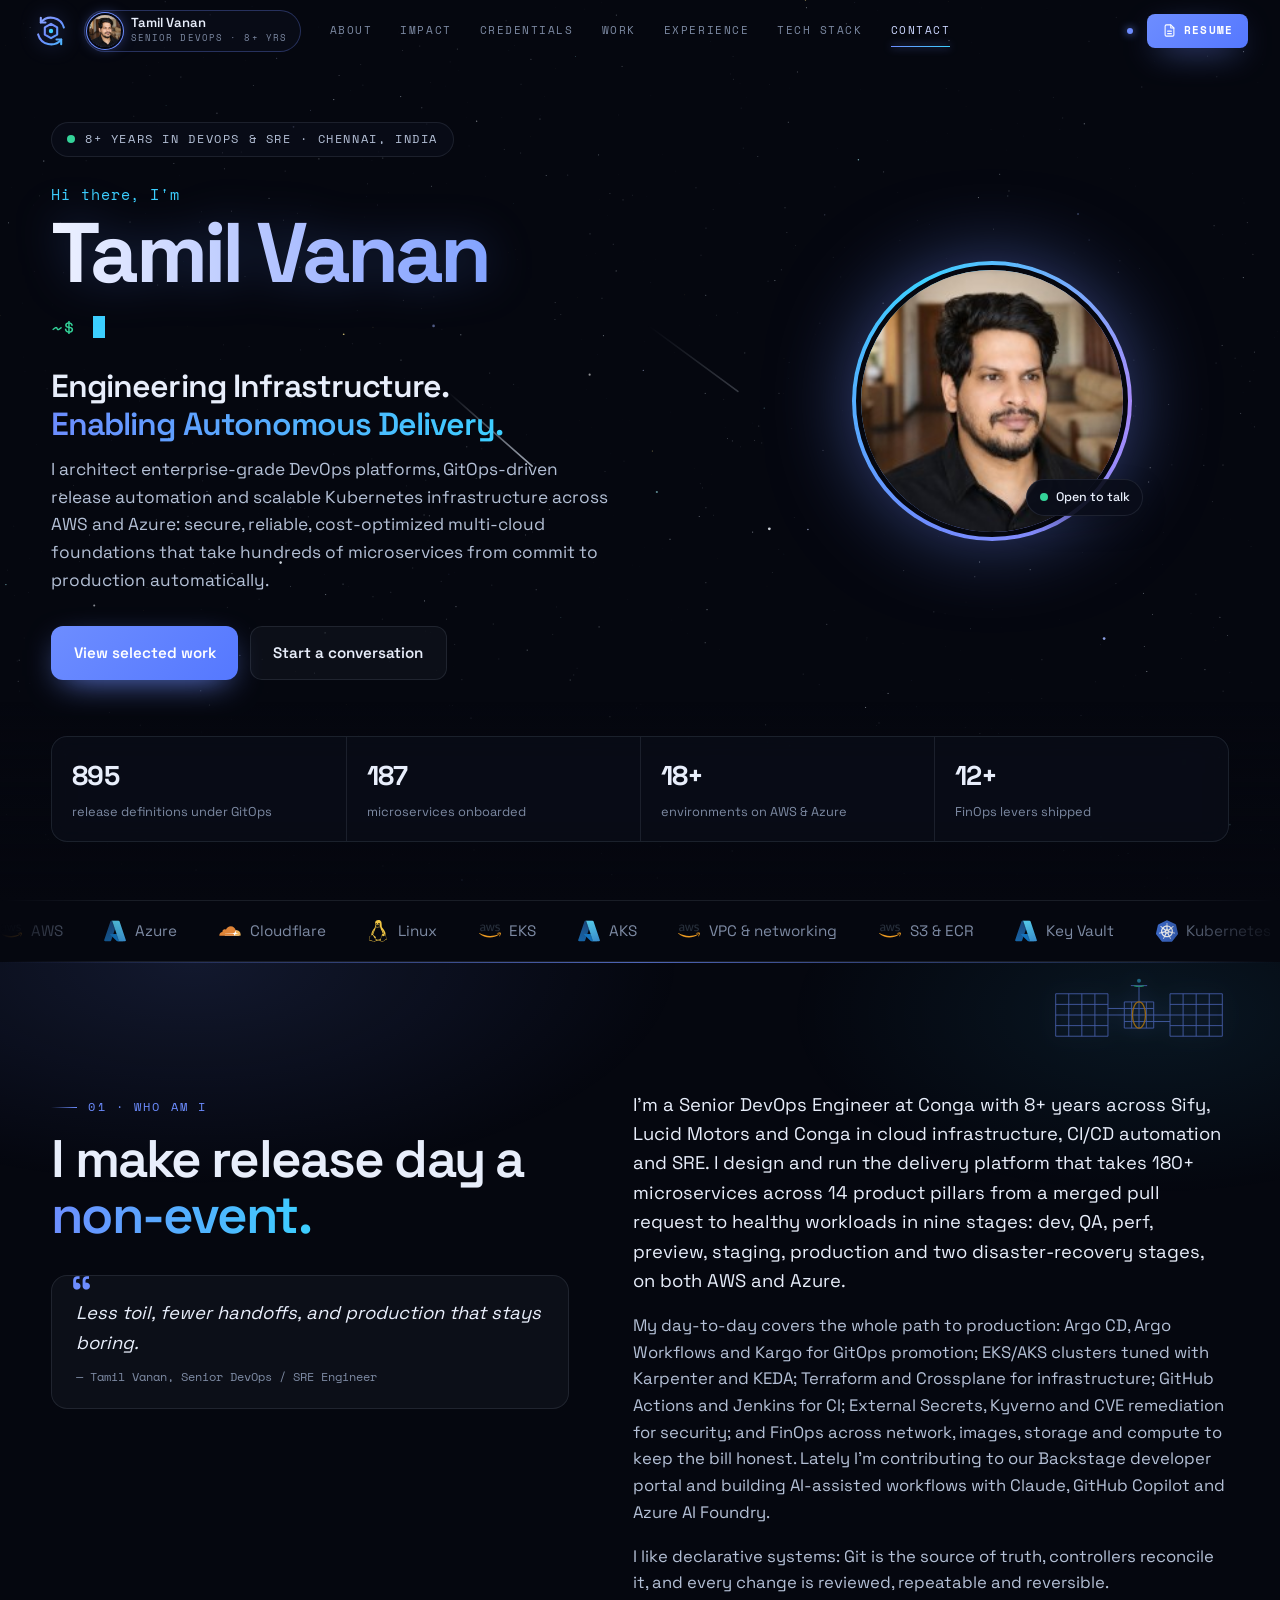
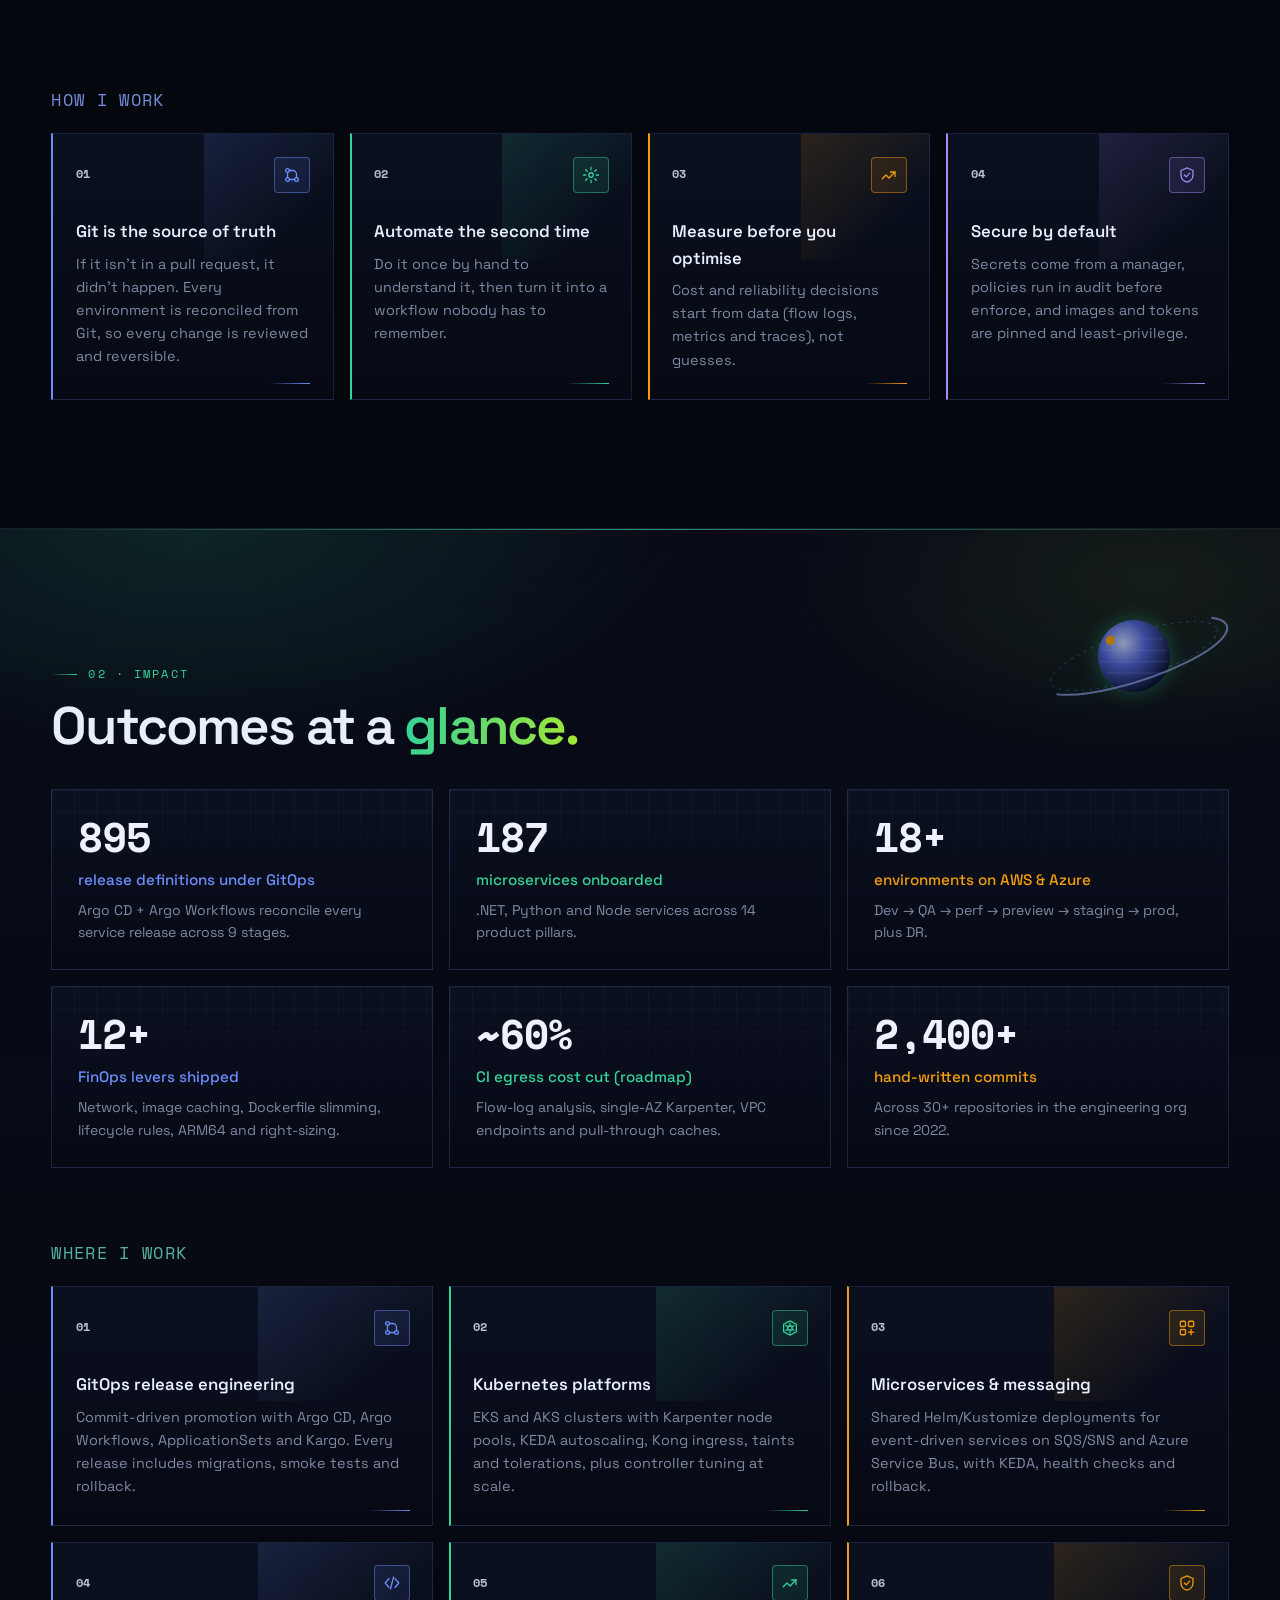
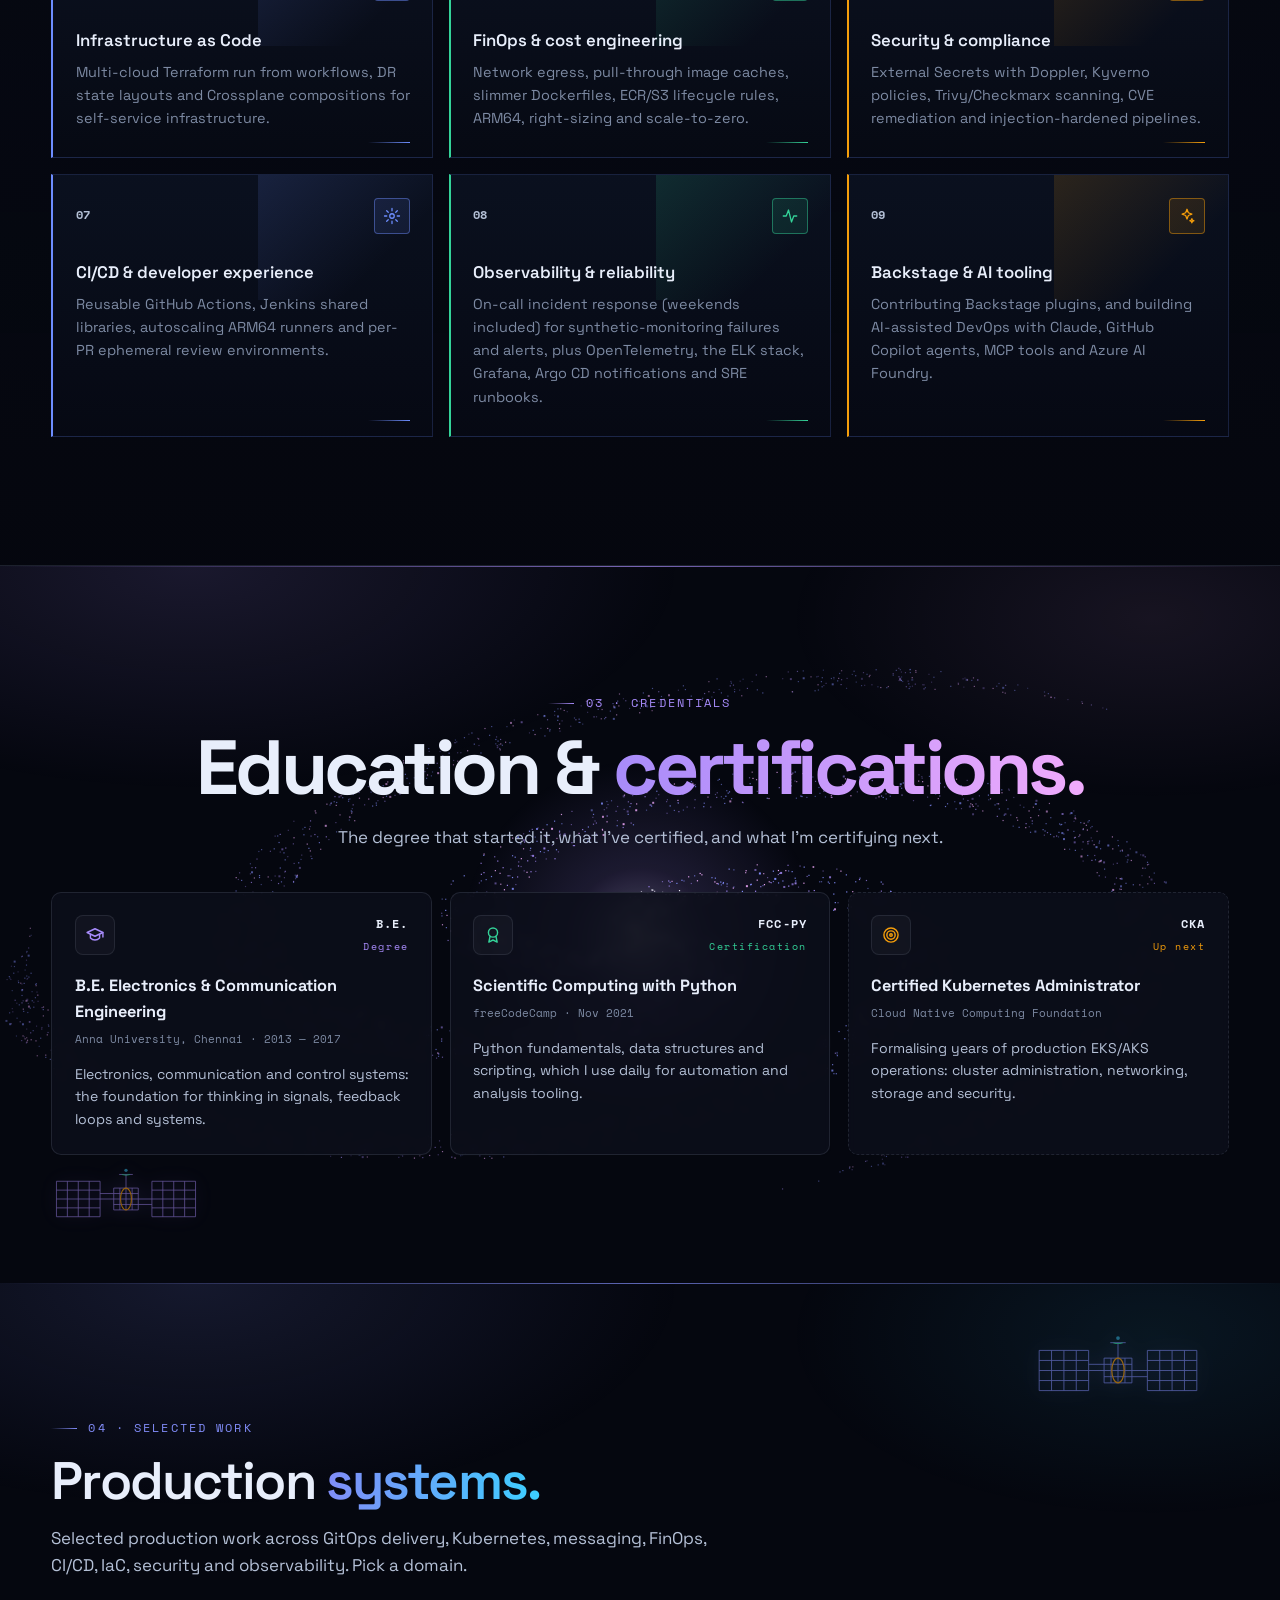
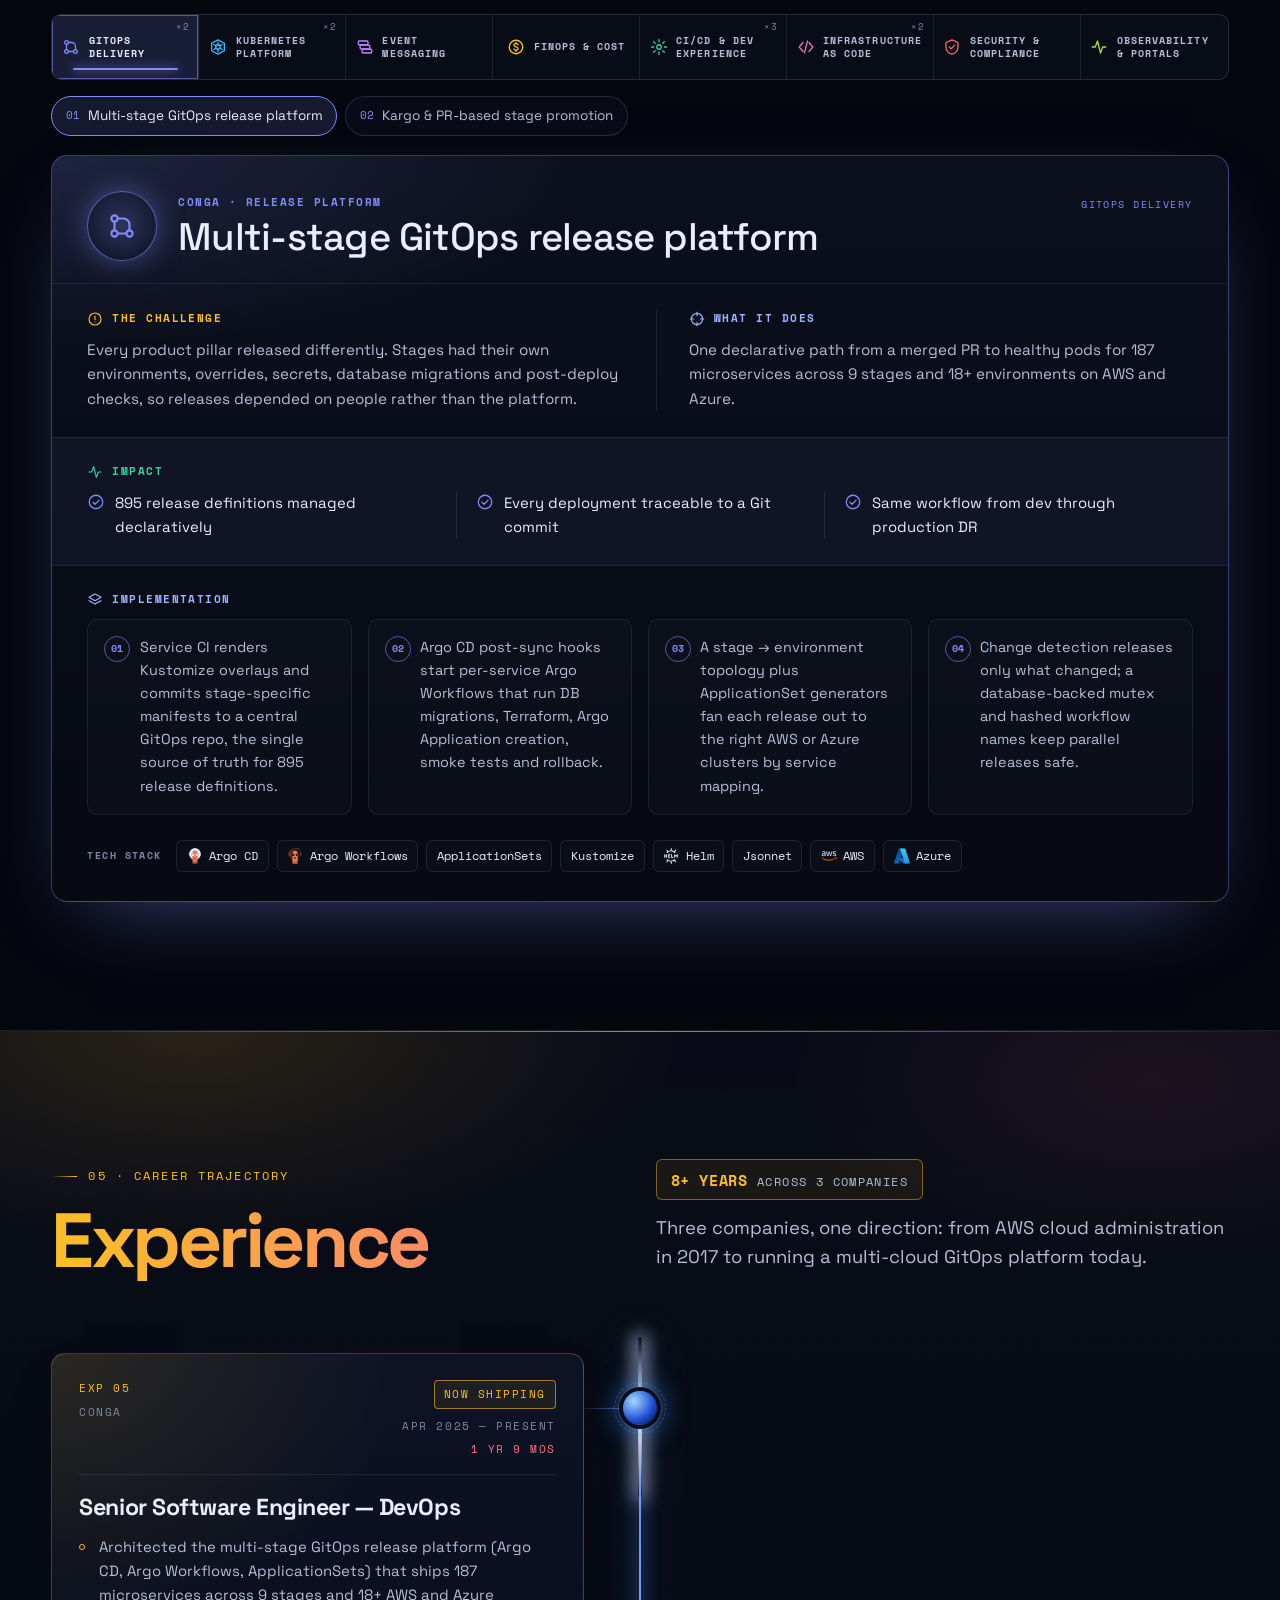
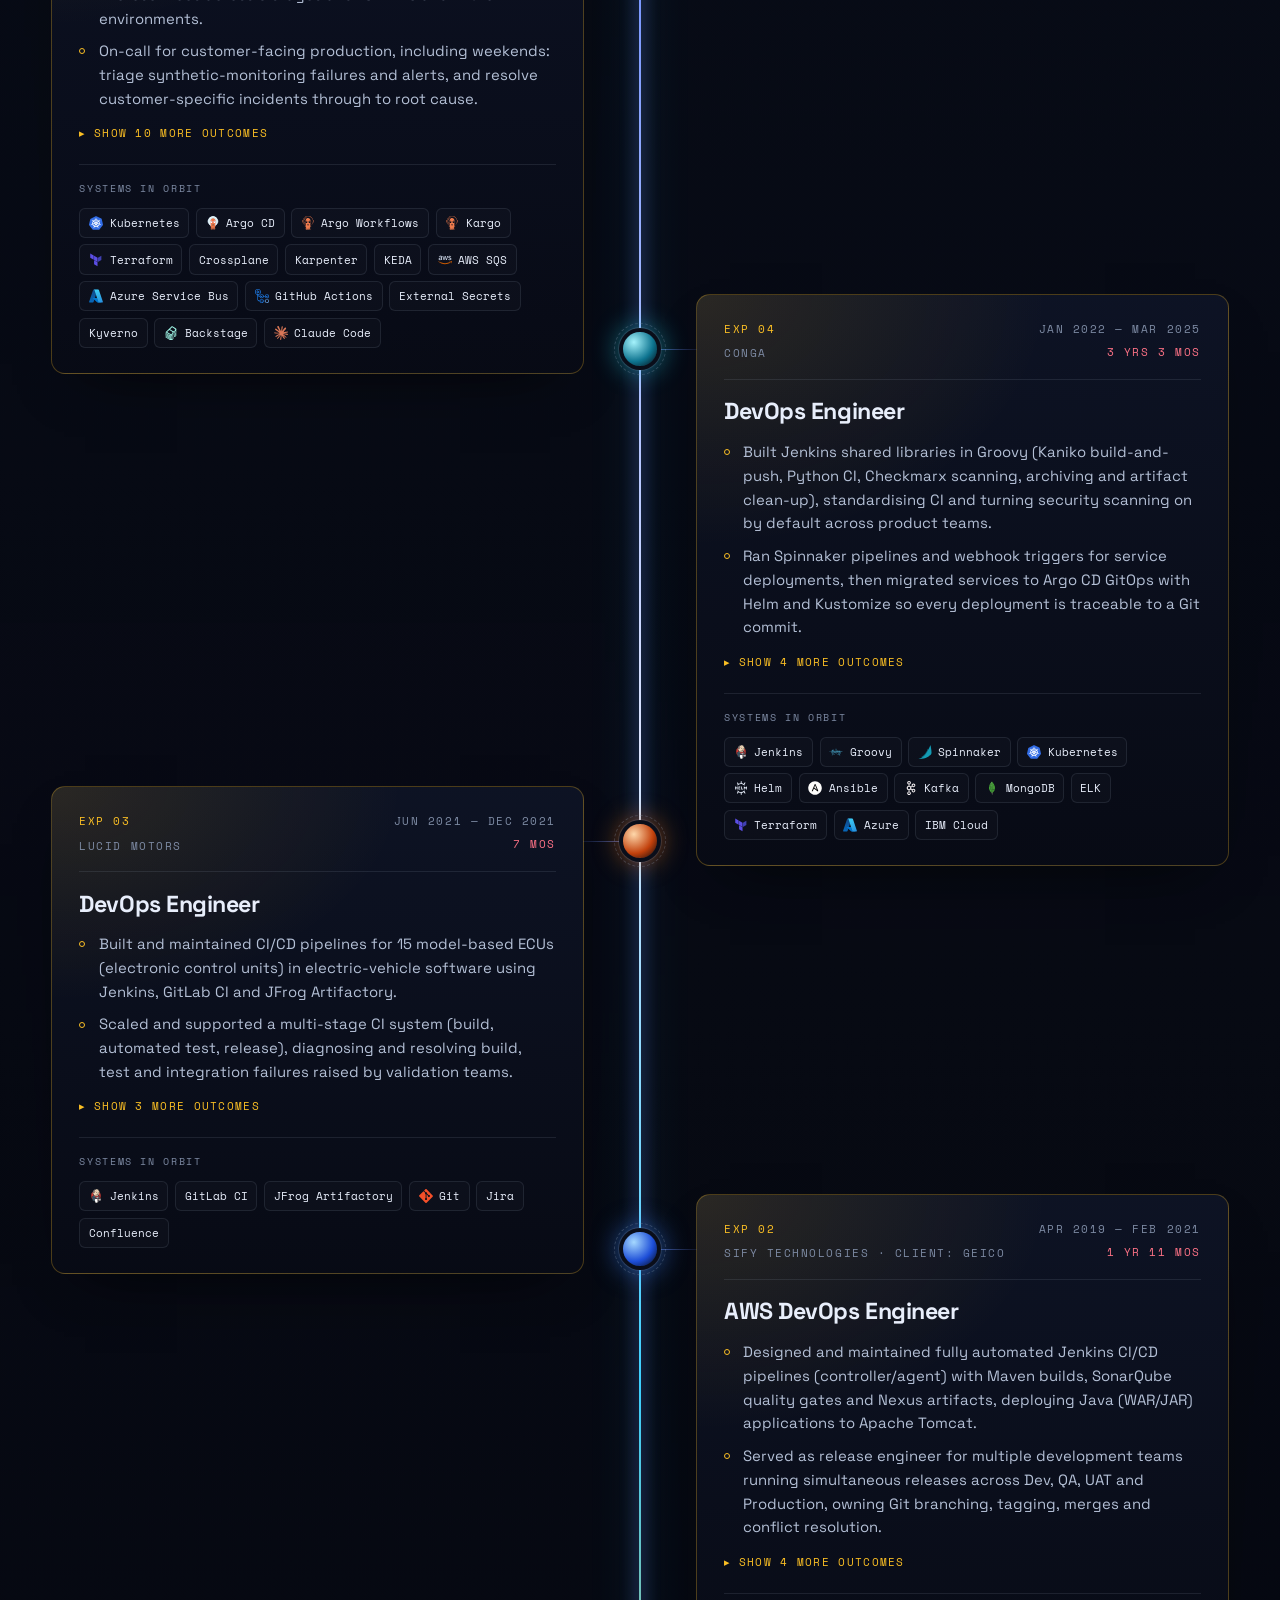
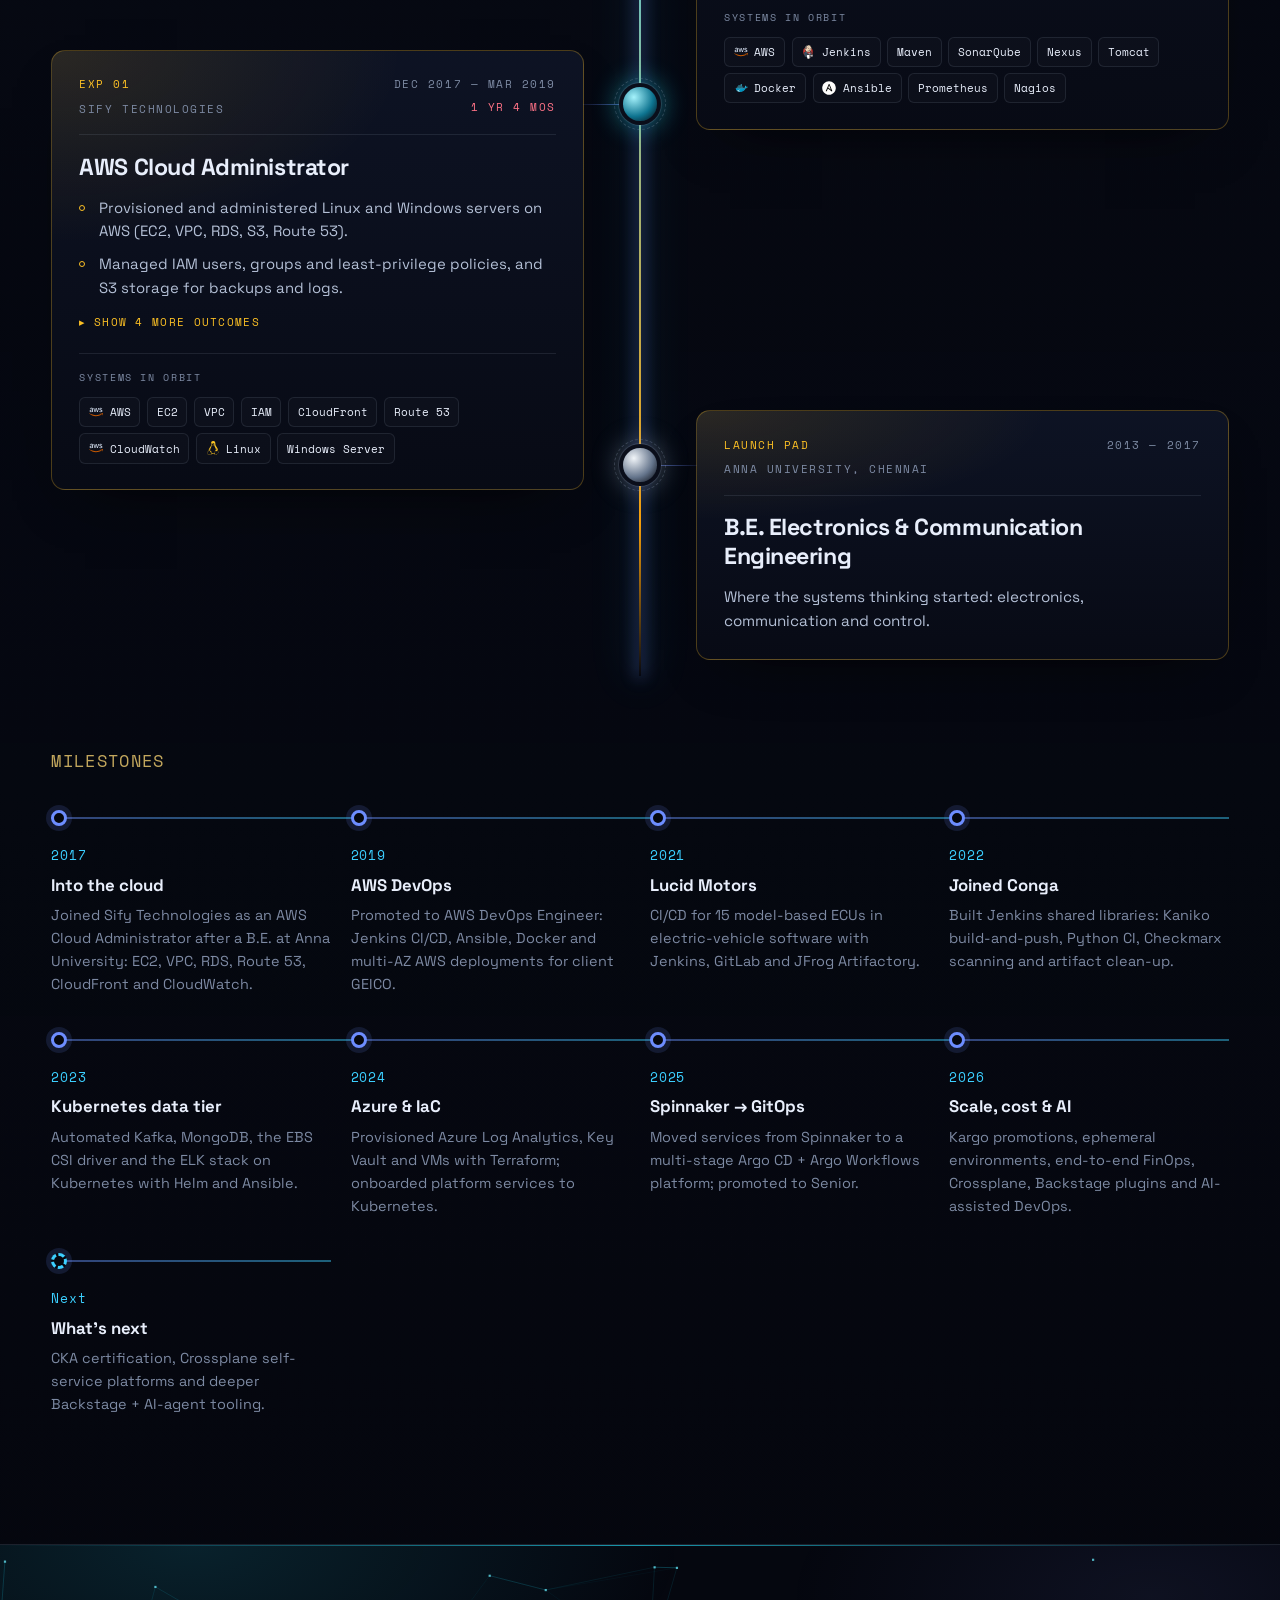
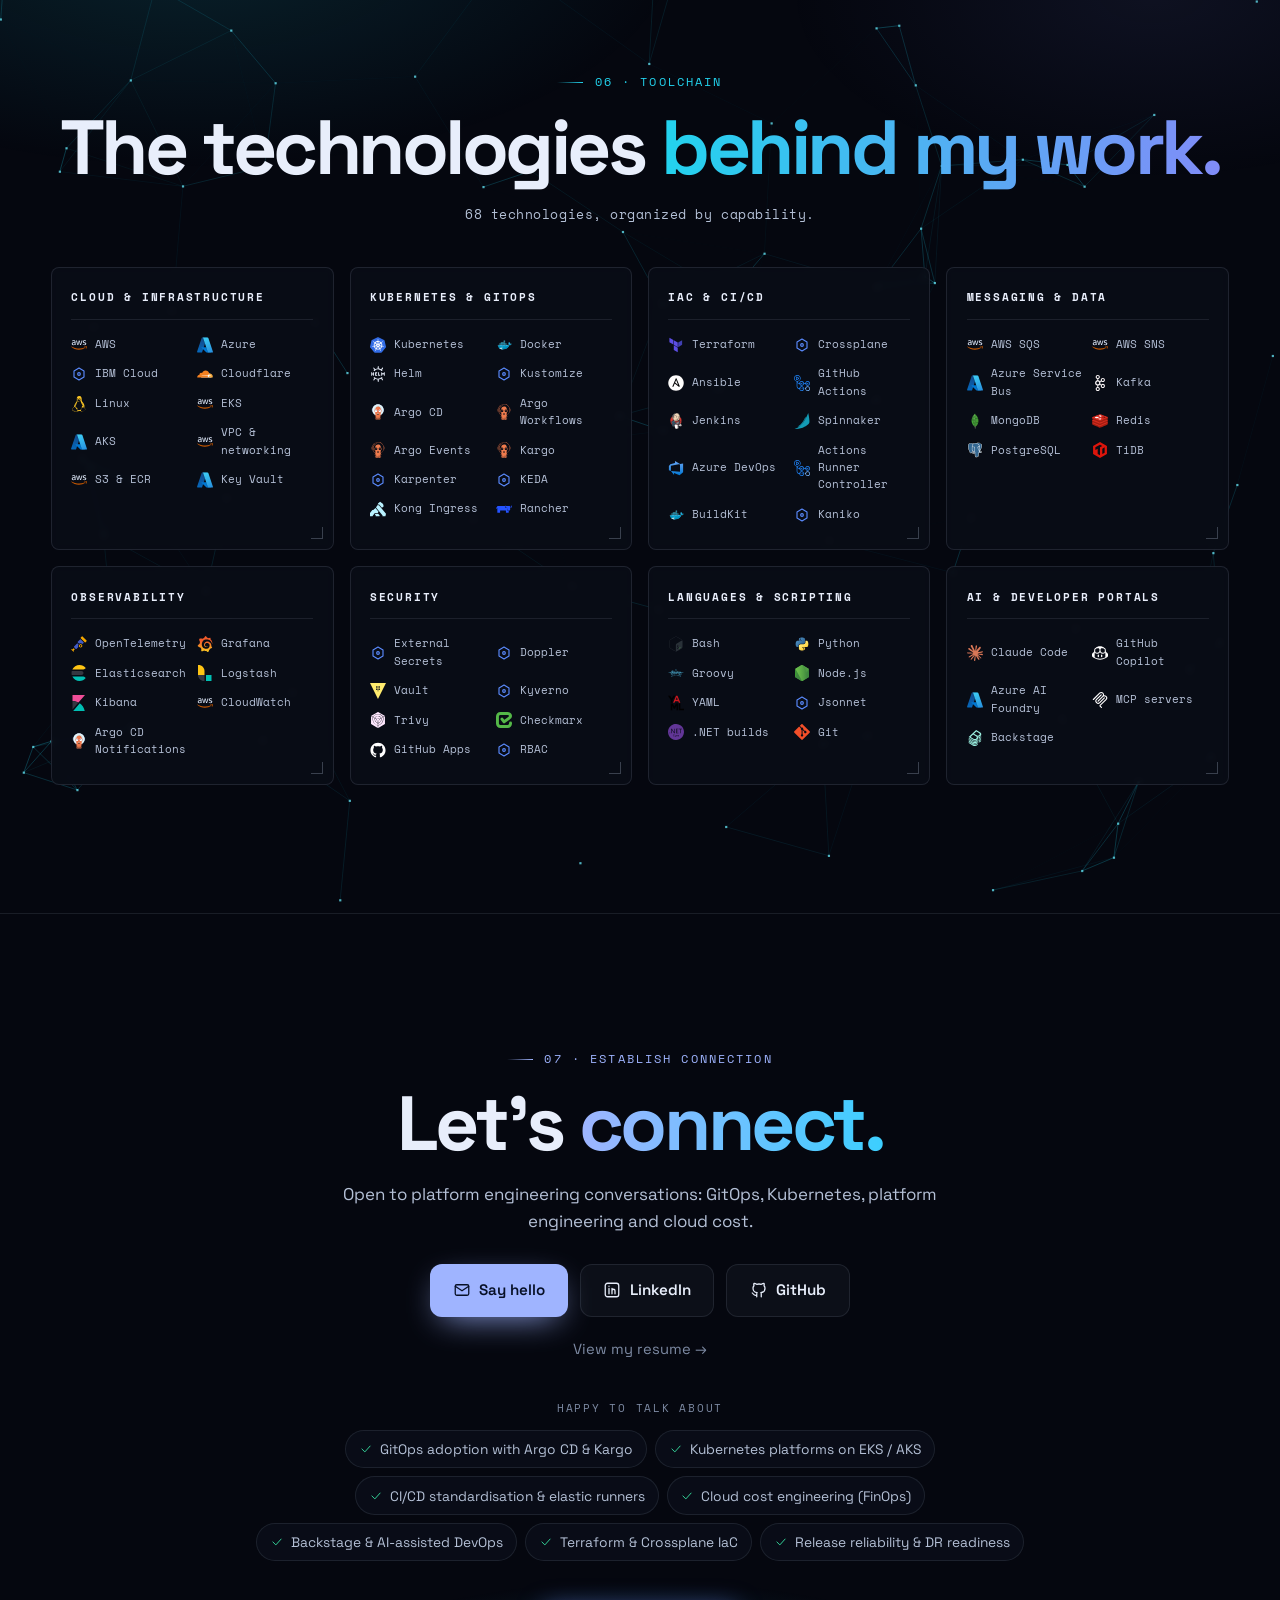
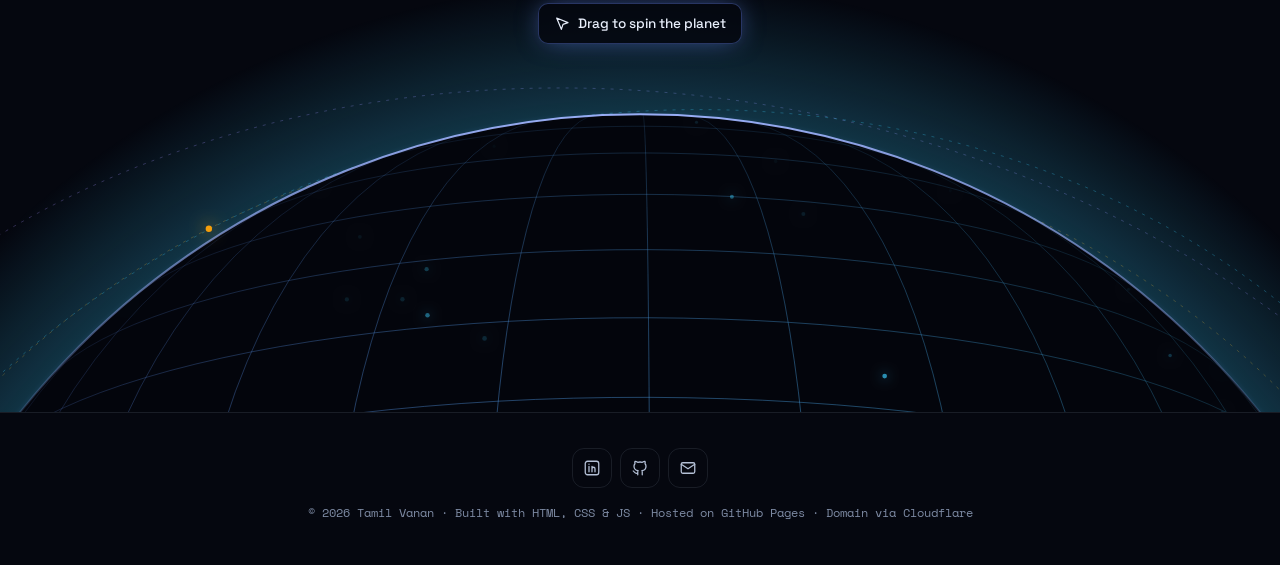
==== commit c55934e2: "Publish portfolio" ====
--- a/index.html
+++ b/index.html
@@ -6,6 +6,18 @@
   <meta name="site-root" content="" />
   <title>Tamil Vanan — Senior DevOps & SRE Engineer</title>
   <meta name="description" content="Senior DevOps / SRE Engineer architecting GitOps-driven release automation, scalable Kubernetes infrastructure and cost-optimized multi-cloud foundations on AWS and Azure." />
+  <link rel="canonical" href="https://tamilvanan-devops.github.io/" />
+  <!-- Link previews (LinkedIn, Slack, X). Image: ./scripts/build-og-image.sh. Update the URLs if the domain changes. -->
+  <meta property="og:type" content="website" />
+  <meta property="og:site_name" content="Tamil Vanan" />
+  <meta property="og:title" content="Tamil Vanan — Senior DevOps & Site Reliability Engineer" />
+  <meta property="og:description" content="Portfolio and resume: a GitOps release platform for 187 microservices on AWS and Azure, Kubernetes, Terraform, on-call SRE, FinOps and AI-assisted DevOps." />
+  <meta property="og:url" content="https://tamilvanan-devops.github.io/" />
+  <meta property="og:image" content="https://tamilvanan-devops.github.io/assets/img/og-card.png" />
+  <meta property="og:image:width" content="1200" />
+  <meta property="og:image:height" content="630" />
+  <meta property="og:image:alt" content="Tamil Vanan, Senior DevOps & Site Reliability Engineer" />
+  <meta name="twitter:card" content="summary_large_image" />
   <meta name="theme-color" content="#05070f" />
   <link rel="icon" href="assets/img/favicon.svg" type="image/svg+xml" />
   <link rel="preconnect" href="https://fonts.googleapis.com" />
